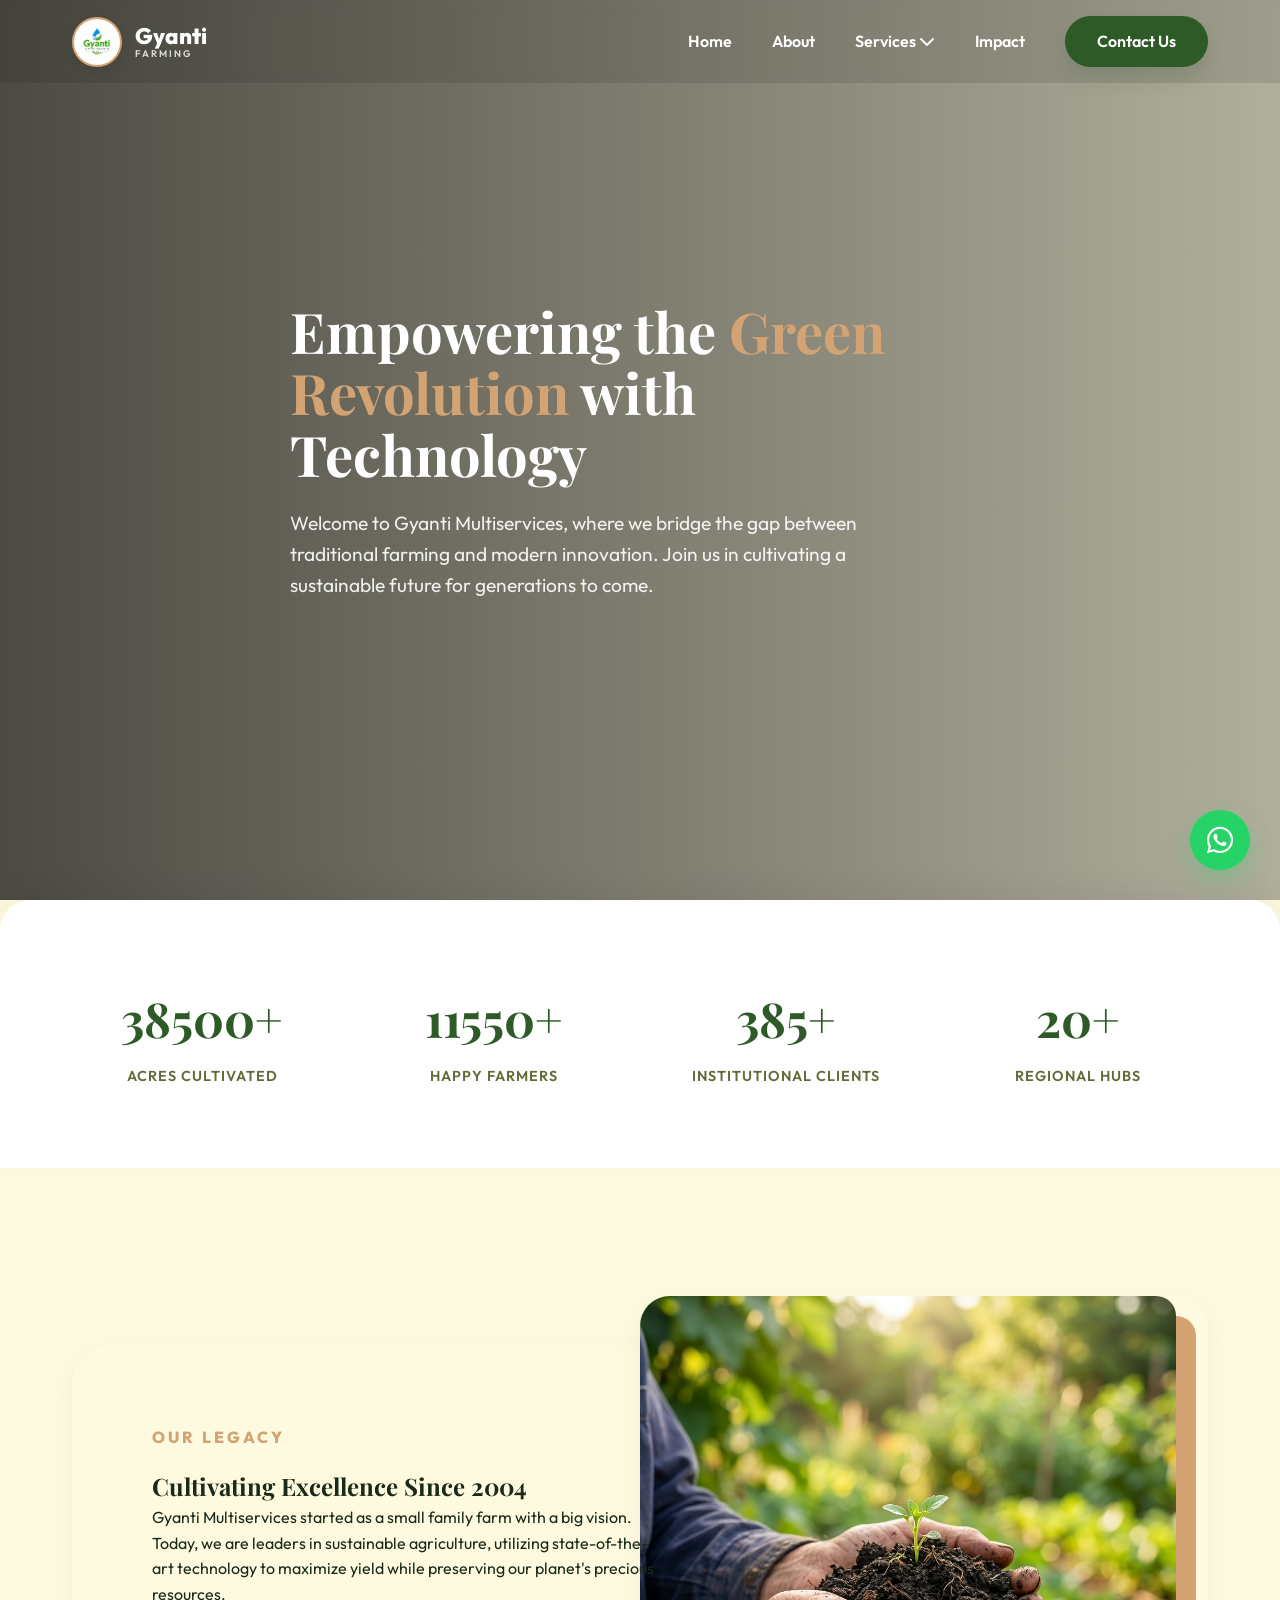
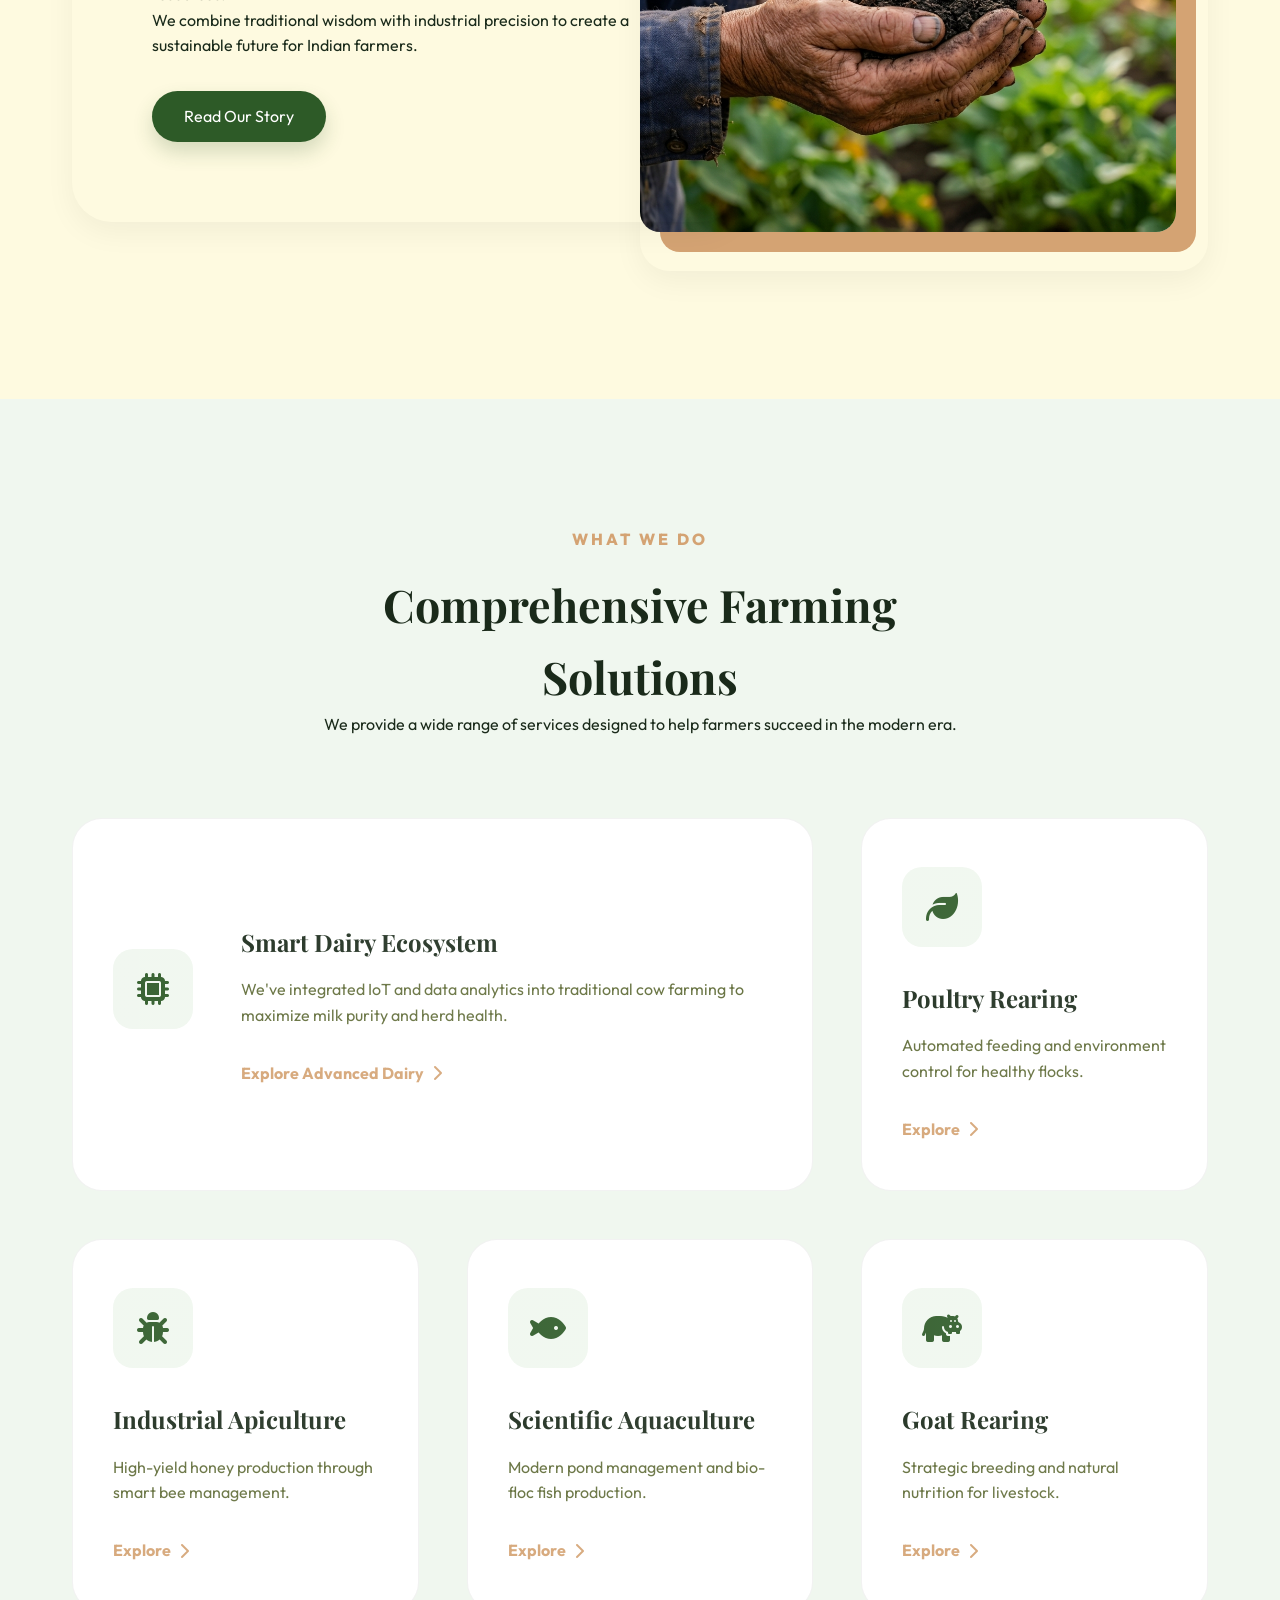
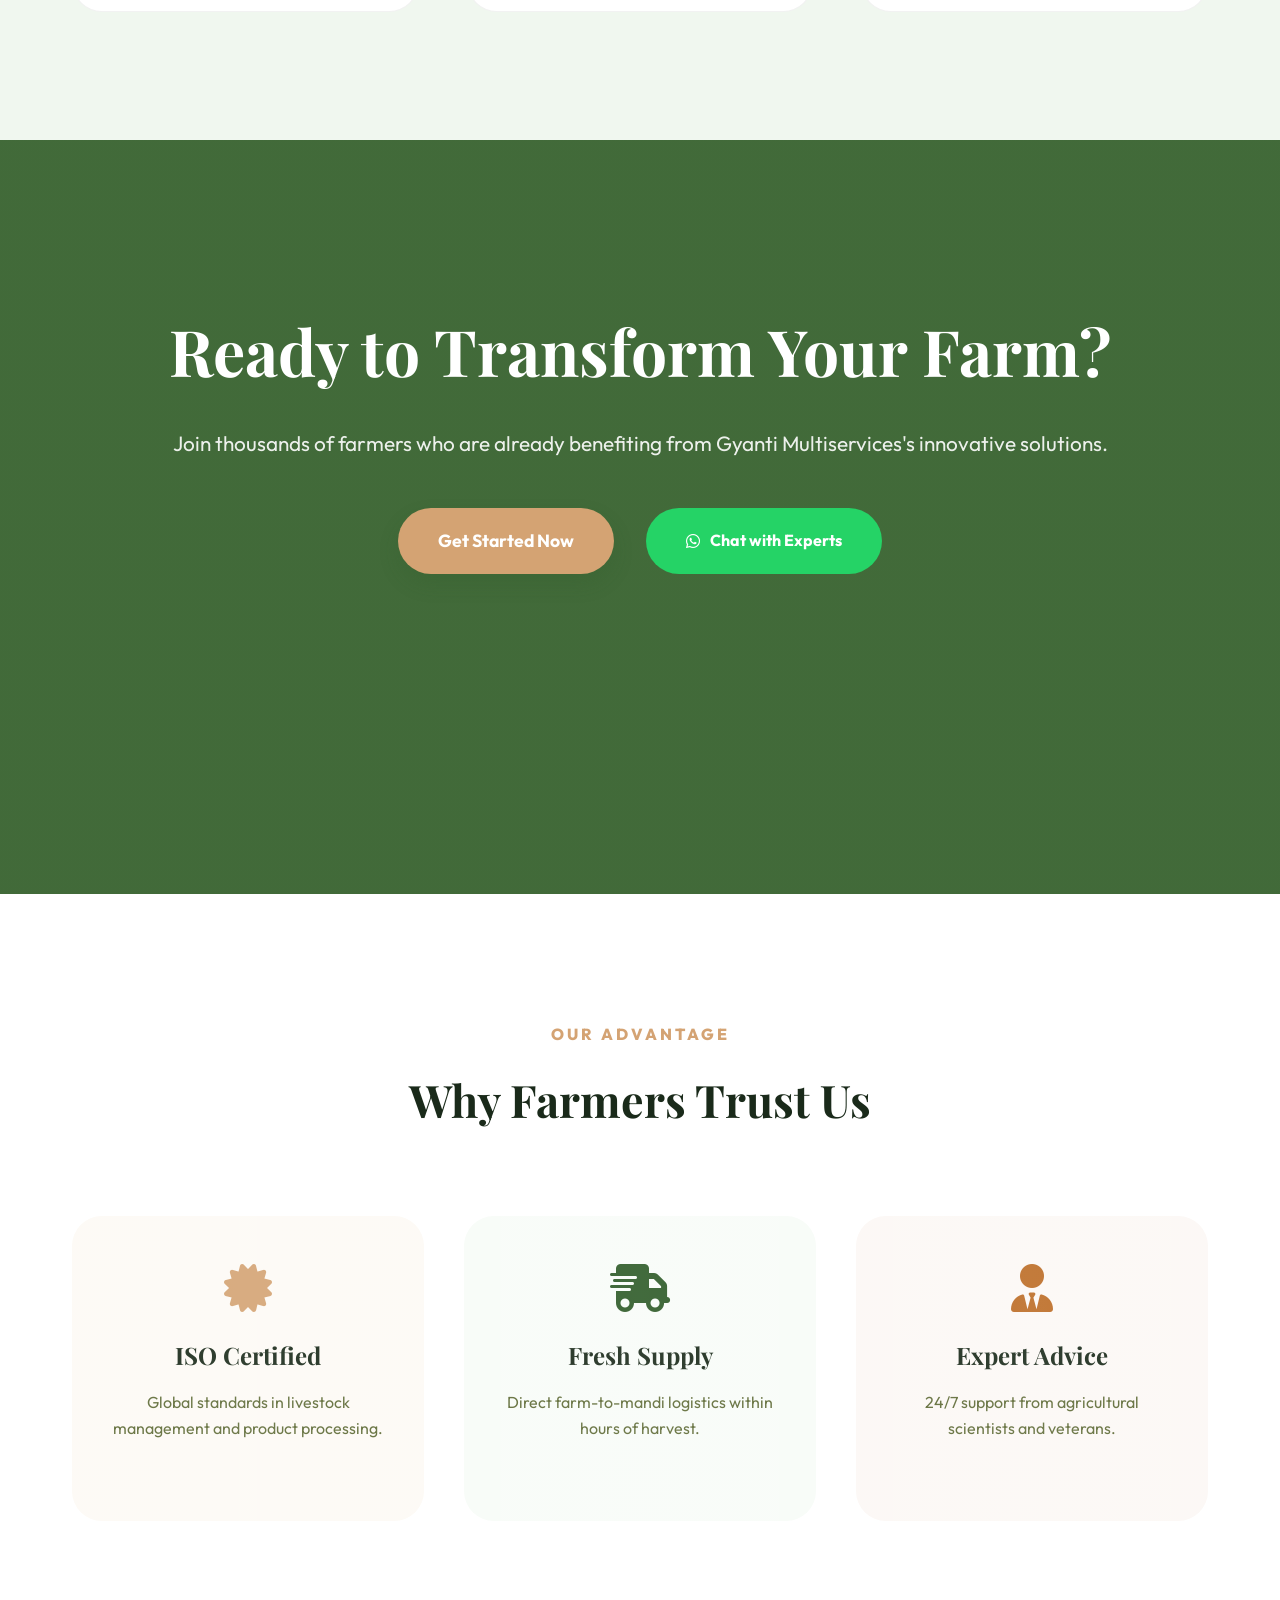
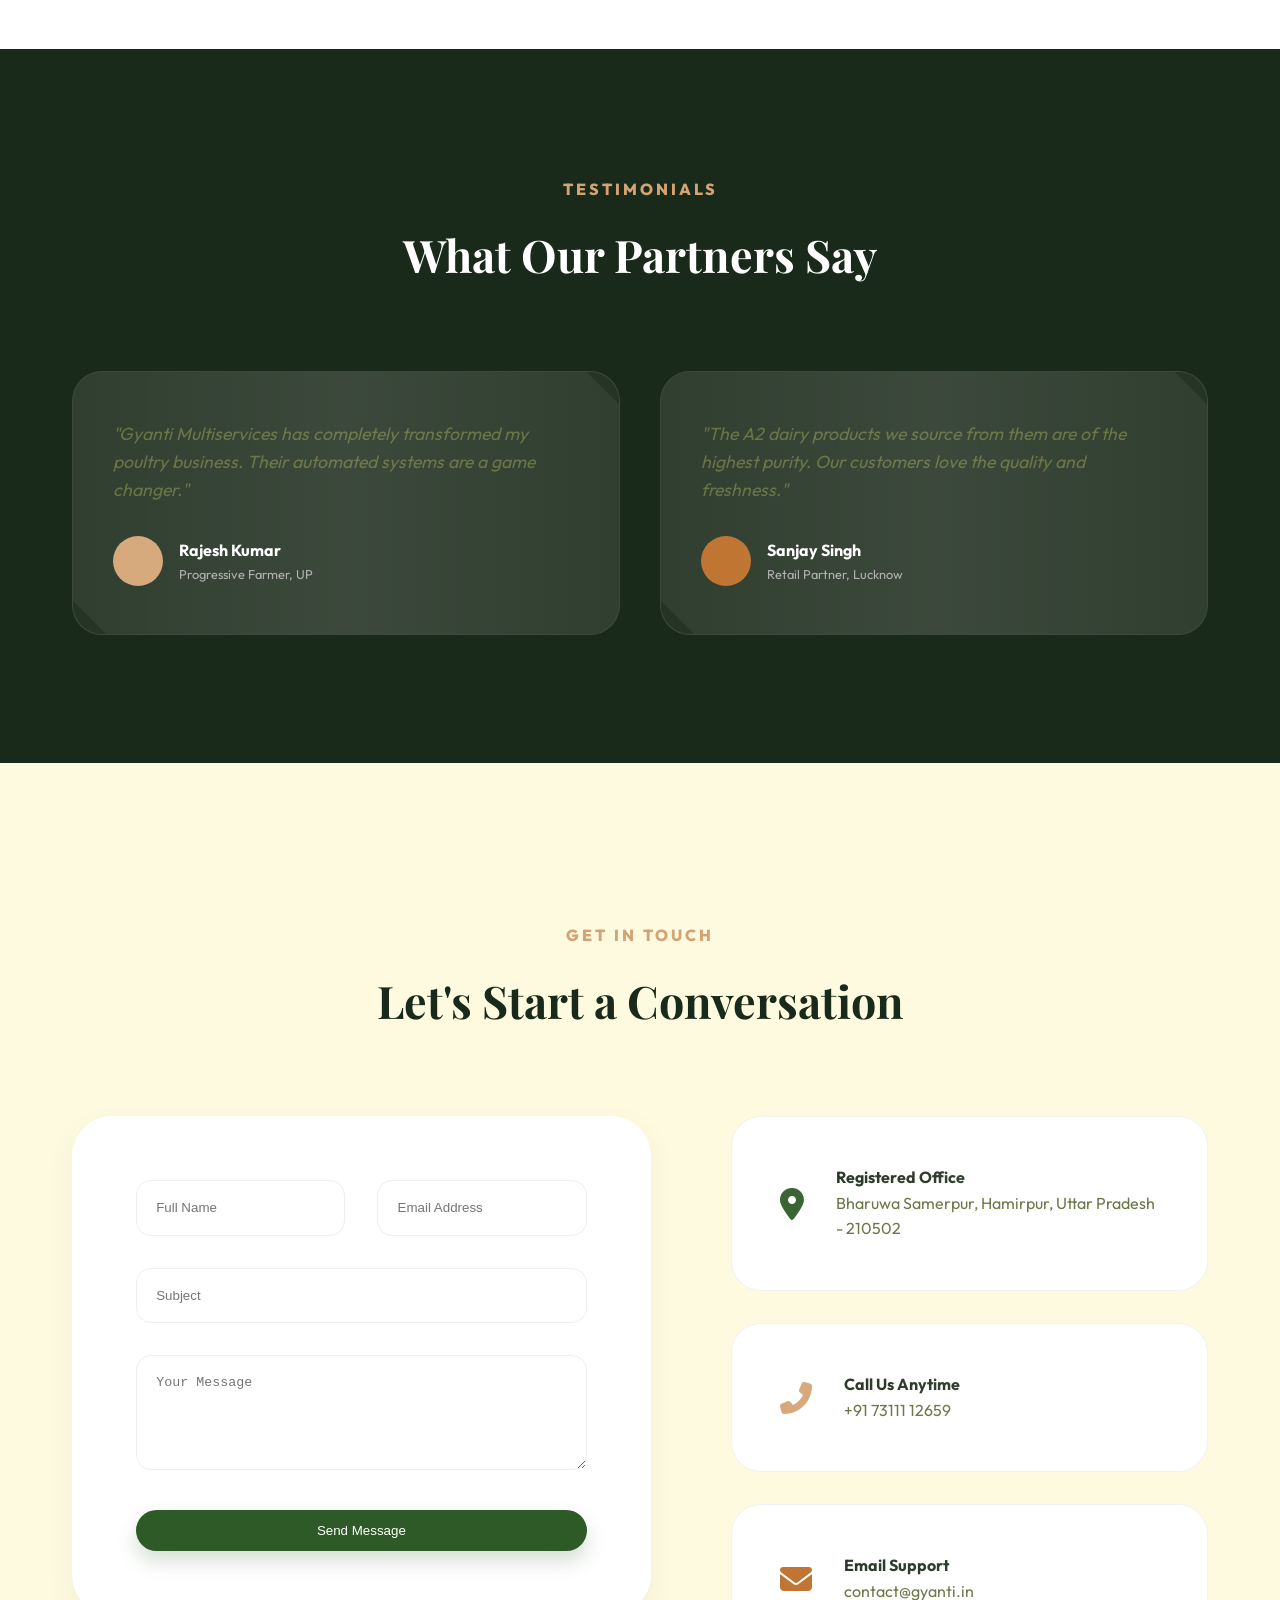
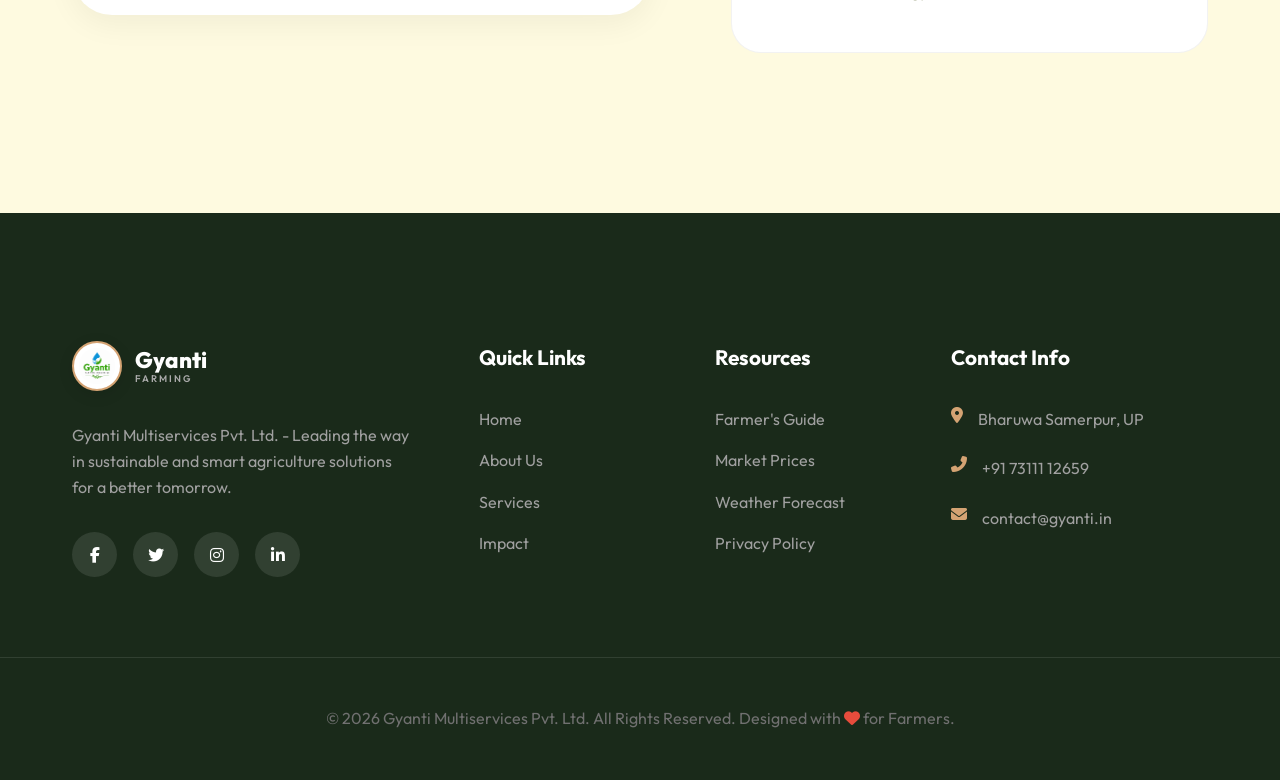
==== index.html @ 92ed8502 "u" ====
<!DOCTYPE html>
<html lang="en">

<head>
    <meta charset="UTF-8">
    <meta name="viewport" content="width=device-width, initial-scale=1.0">
    <title>Gyanti Multiservices | Modern Sustainable Farming</title>
    <meta name="description"
        content="Experience the future of agriculture with Gyanti Multiservices. We combine traditional wisdom with modern technology to deliver premium farming solutions and organic produce.">

    <!-- Google Fonts -->
    <link rel="preconnect" href="https://fonts.googleapis.com">
    <link rel="preconnect" href="https://fonts.gstatic.com" crossorigin>
    <link
        href="https://fonts.googleapis.com/css2?family=Outfit:wght@300;400;600;800&family=Playfair+Display:wght@700&display=swap"
        rel="stylesheet">

    <!-- CSS -->
    <link rel="stylesheet" href="style.css">

    <!-- Font Awesome for icons -->
    <link rel="stylesheet" href="https://cdnjs.cloudflare.com/ajax/libs/font-awesome/6.4.0/css/all.min.css">
</head>

<body>
    <!-- Scroll Progress Bar -->
    <div id="scroll-progress"></div>

    <!-- Navigation -->
    <nav id="main-nav">
        <div class="container">
            <a href="index.html" class="logo">
                <img src="images/gyanti_official_logo.png" alt="Gyanti Farming" class="logo-img">
                <div class="logo-text">
                    <span class="brand-name">Gyanti</span>
                    <span class="brand-tagline">Farming</span>
                </div>
            </a>
            <ul class="nav-links">
                <li><a href="index.html#home">Home</a></li>
                <li><a href="about.html">About</a></li>
                <li class="dropdown">
                    <a href="services.html">Services <i class="fas fa-chevron-down"></i></a>
                    <ul class="dropdown-menu">
                        <li><a href="cow-farming.html">Cow Farming</a></li>
                        <li><a href="goat-farming.html">Goat Farming</a></li>
                        <li><a href="poultry-farming.html">Poultry Farming</a></li>
                        <li><a href="beekeeping.html">Beekeeping</a></li>
                        <li><a href="fish-farming.html">Fish Farming</a></li>
                        <li><a href="services.html">Organic Fertilizers</a></li>
                    </ul>
                </li>
                <li><a href="impact.html">Impact</a></li>
                <li><a href="contact.html" class="btn-primary">Contact Us</a></li>
            </ul>
            <div class="menu-toggle">
                <i class="fas fa-bars"></i>
            </div>
        </div>
    </nav>



    <!-- Hero Section -->
    <section id="home" class="hero">
        <div class="hero-overlay"></div>
        <div class="container">
            <div class="hero-content">
                <h1>Empowering the <span>Green Revolution</span> with Technology</h1>
                <p>Welcome to Gyanti Multiservices, where we bridge the gap between traditional farming and modern
                    innovation. Join us in cultivating a sustainable future for generations to come.</p>
            </div>
        </div>
    </section>

    <!-- Stats Section -->
    <section id="stats" class="stats">
        <div class="container">
            <div class="stats-grid">
                <div class="stat-item" data-reveal="bottom">
                    <h2 class="counter" data-target="50000">0</h2>
                    <p>Acres Cultivated</p>
                </div>
                <div class="stat-item" data-reveal="bottom" data-delay="100">
                    <h2 class="counter" data-target="15000">0</h2>
                    <p>Happy Farmers</p>
                </div>
                <div class="stat-item" data-reveal="bottom" data-delay="200">
                    <h2 class="counter" data-target="500">0</h2>
                    <p>Institutional Clients</p>
                </div>
                <div class="stat-item" data-reveal="bottom" data-delay="300">
                    <h2 class="counter" data-target="25">0</h2>
                    <p>Regional Hubs</p>
                </div>
            </div>
        </div>
    </section>

    <!-- Floating WhatsApp -->
    <a href="https://wa.me/917311112659" class="fab-whatsapp" target="_blank">
        <i class="fab fa-whatsapp"></i>
    </a>

    <!-- About Section -->
    <section id="about" class="content-section">
        <div class="container">
            <div class="overlap-grid">
                <div class="overlap-text" data-reveal="left">
                    <span class="section-badge">Our Legacy</span>
                    <h2>Cultivating Excellence Since 2004</h2>
                    <p>Gyanti Multiservices started as a small family farm with a big vision. Today, we are leaders in
                        sustainable agriculture, utilizing state-of-the-art technology to maximize yield while
                        preserving our planet's precious resources.</p>
                    <p>We combine traditional wisdom with industrial precision to create a sustainable future for Indian
                        farmers.</p>
                    <a href="about.html" class="btn-primary" style="margin-top: 2rem;">Read Our Story</a>
                </div>
                <div class="overlap-image" data-reveal="right">
                    <div class="img-wrapper">
                        <img src="images/about_farming_image_1778760561226.png" alt="Our Farm">
                    </div>
                </div>
            </div>
        </div>
    </section>

    <!-- Services Section -->
    <section id="services" class="services">
        <div class="container">
            <div class="section-header" data-reveal="bottom">
                <span class="section-badge">What We Do</span>
                <h2>Comprehensive Farming Solutions</h2>
                <p>We provide a wide range of services designed to help farmers succeed in the modern era.</p>
            </div>
            <div class="services-grid" style="grid-template-columns: repeat(auto-fit, minmax(280px, 1fr)); gap: 3rem;">
                <div class="service-card" data-reveal="bottom"
                    style="grid-column: span 2; display: flex; align-items: center; gap: 3rem; text-align: left;">
                    <div class="icon-box" style="flex-shrink: 0;"><i class="fas fa-microchip"></i></div>
                    <div>
                        <h3>Smart Dairy Ecosystem</h3>
                        <p>We've integrated IoT and data analytics into traditional cow farming to maximize milk purity
                            and herd health.</p>
                        <a href="cow-farming.html" class="btn-link">Explore Advanced Dairy <i
                                class="fas fa-chevron-right"></i></a>
                    </div>
                </div>
                <div class="service-card" data-reveal="bottom" data-delay="100">
                    <div class="icon-box"><i class="fas fa-leaf"></i></div>
                    <h3>Poultry Rearing</h3>
                    <p>Automated feeding and environment control for healthy flocks.</p>
                    <a href="poultry-farming.html" class="btn-link">Explore <i class="fas fa-chevron-right"></i></a>
                </div>
                <div class="service-card" data-reveal="bottom" data-delay="200">
                    <div class="icon-box"><i class="fas fa-bug"></i></div>
                    <h3>Industrial Apiculture</h3>
                    <p>High-yield honey production through smart bee management.</p>
                    <a href="beekeeping.html" class="btn-link">Explore <i class="fas fa-chevron-right"></i></a>
                </div>
                <div class="service-card" data-reveal="bottom" data-delay="300">
                    <div class="icon-box"><i class="fas fa-fish"></i></div>
                    <h3>Scientific Aquaculture</h3>
                    <p>Modern pond management and bio-floc fish production.</p>
                    <a href="fish-farming.html" class="btn-link">Explore <i class="fas fa-chevron-right"></i></a>
                </div>
                <div class="service-card" data-reveal="bottom" data-delay="400">
                    <div class="icon-box"><i class="fas fa-hippo"></i></div>
                    <h3>Goat Rearing</h3>
                    <p>Strategic breeding and natural nutrition for livestock.</p>
                    <a href="goat-farming.html" class="btn-link">Explore <i class="fas fa-chevron-right"></i></a>
                </div>
            </div>
        </div>
    </section>

    <!-- CTA Section -->
    <section class="cta" style="padding: 10rem 0 15rem;">
        <div class="container">
            <div class="cta-content" data-reveal="bottom">
                <h2>Ready to Transform Your Farm?</h2>
                <p>Join thousands of farmers who are already benefiting from Gyanti Multiservices's innovative
                    solutions.</p>
                <div class="cta-btns" style="margin-bottom: 5rem;">
                    <a href="#" class="btn-main">Get Started Now</a>
                    <a href="https://wa.me/917311112659" class="btn-whatsapp"><i class="fab fa-whatsapp"></i> Chat with
                        Experts</a>
                </div>
            </div>
        </div>
    </section>
    <!-- Why Choose Us -->
    <section class="content-section" style="background: #fff;">
        <div class="container">
            <div class="section-header" style="text-align: center;">
                <span class="section-badge">Our Advantage</span>
                <h2 style="color: var(--text-dark);">Why Farmers Trust Us</h2>
            </div>
            <div class="services-grid" style="grid-template-columns: repeat(auto-fit, minmax(250px, 1fr));">
                <div class="service-card"
                    style="text-align: center; border: none; background: #fdfaf5; color: var(--text-dark);">
                    <i class="fas fa-certificate"
                        style="font-size: 3rem; color: var(--secondary); margin-bottom: 1.5rem;"></i>
                    <h3 style="color: var(--text-dark);">ISO Certified</h3>
                    <p style="color: var(--text-muted);">Global standards in livestock management and product
                        processing.</p>
                </div>
                <div class="service-card"
                    style="text-align: center; border: none; background: #f8fcf8; color: var(--text-dark);">
                    <i class="fas fa-shipping-fast"
                        style="font-size: 3rem; color: var(--primary); margin-bottom: 1.5rem;"></i>
                    <h3 style="color: var(--text-dark);">Fresh Supply</h3>
                    <p style="color: var(--text-muted);">Direct farm-to-mandi logistics within hours of harvest.</p>
                </div>
                <div class="service-card"
                    style="text-align: center; border: none; background: #fcf8f5; color: var(--text-dark);">
                    <i class="fas fa-user-tie"
                        style="font-size: 3rem; color: var(--accent); margin-bottom: 1.5rem;"></i>
                    <h3 style="color: var(--text-dark);">Expert Advice</h3>
                    <p style="color: var(--text-muted);">24/7 support from agricultural scientists and veterans.</p>
                </div>
            </div>
        </div>
    </section>

    <!-- Testimonials -->
    <section class="services" style="background: var(--text-dark); color: white;">
        <div class="container">
            <div class="section-header" style="text-align: center;">
                <span class="section-badge"
                    style="border-color: var(--secondary); color: var(--secondary);">Testimonials</span>
                <h2 style="color: white;">What Our Partners Say</h2>
            </div>
            <div class="services-grid" style="grid-template-columns: repeat(auto-fit, minmax(300px, 1fr));">
                <div class="service-card"
                    style="background: rgba(255,255,255,0.05); color: white; border: 1px solid rgba(255,255,255,0.1);">
                    <p style="font-style: italic; font-size: 1.1rem; margin-bottom: 2rem;">"Gyanti Multiservices has
                        completely transformed my poultry business. Their automated systems are a game changer."</p>
                    <div style="display: flex; align-items: center; gap: 1rem;">
                        <div style="width: 50px; height: 50px; background: var(--secondary); border-radius: 50%;"></div>
                        <div>
                            <h4 style="margin: 0; color: white;">Rajesh Kumar</h4>
                            <p style="margin: 0; font-size: 0.8rem; color: #aaa;">Progressive Farmer, UP</p>
                        </div>
                    </div>
                </div>
                <div class="service-card"
                    style="background: rgba(255,255,255,0.05); color: white; border: 1px solid rgba(255,255,255,0.1);">
                    <p style="font-style: italic; font-size: 1.1rem; margin-bottom: 2rem;">"The A2 dairy products we
                        source from them are of the highest purity. Our customers love the quality and freshness."</p>
                    <div style="display: flex; align-items: center; gap: 1rem;">
                        <div style="width: 50px; height: 50px; background: var(--accent); border-radius: 50%;"></div>
                        <div>
                            <h4 style="margin: 0; color: white;">Sanjay Singh</h4>
                            <p style="margin: 0; font-size: 0.8rem; color: #aaa;">Retail Partner, Lucknow</p>
                        </div>
                    </div>
                </div>
            </div>
        </div>
    </section>

    <!-- Contact Section -->
    <section id="contact" class="content-section" style="padding: 10rem 0;">
        <div class="container">
            <div class="section-header" style="text-align: center;">
                <span class="section-badge">Get In Touch</span>
                <h2>Let's Start a Conversation</h2>
            </div>
            <div class="about-grid" style="grid-template-columns: 1fr 1fr; gap: 5rem; align-items: start;">
                <div class="contact-form-box" data-reveal="left"
                    style="background: white; padding: 4rem; border-radius: 40px; box-shadow: var(--shadow);">
                    <form action="#">
                        <div style="display: grid; grid-template-columns: 1fr 1fr; gap: 2rem; margin-bottom: 2rem;">
                            <input type="text" placeholder="Full Name"
                                style="padding: 1.2rem; border: 1px solid #eee; border-radius: 15px; outline: none;">
                            <input type="email" placeholder="Email Address"
                                style="padding: 1.2rem; border: 1px solid #eee; border-radius: 15px; outline: none;">
                        </div>
                        <input type="text" placeholder="Subject"
                            style="width: 100%; padding: 1.2rem; border: 1px solid #eee; border-radius: 15px; margin-bottom: 2rem; outline: none; box-sizing: border-box;">
                        <textarea placeholder="Your Message" rows="5"
                            style="width: 100%; padding: 1.2rem; border: 1px solid #eee; border-radius: 15px; margin-bottom: 2rem; outline: none; box-sizing: border-box;"></textarea>
                        <button type="submit" class="btn-primary" style="width: 100%; border: none;">Send
                            Message</button>
                    </form>
                </div>
                <div class="contact-info-box" data-reveal="right">
                    <div class="service-card"
                        style="display: flex; align-items: center; gap: 2rem; padding: 3rem; margin-bottom: 2rem; border-radius: 30px;">
                        <i class="fas fa-map-marker-alt" style="font-size: 2rem; color: var(--primary);"></i>
                        <div>
                            <h4 style="margin: 0;">Registered Office</h4>
                            <p style="margin: 0;">Bharuwa Samerpur, Hamirpur, Uttar Pradesh - 210502</p>
                        </div>
                    </div>
                    <div class="service-card"
                        style="display: flex; align-items: center; gap: 2rem; padding: 3rem; margin-bottom: 2rem; border-radius: 30px;">
                        <i class="fas fa-phone-alt" style="font-size: 2rem; color: var(--secondary);"></i>
                        <div>
                            <h4 style="margin: 0;">Call Us Anytime</h4>
                            <p style="margin: 0;">+91 73111 12659</p>
                        </div>
                    </div>
                    <div class="service-card"
                        style="display: flex; align-items: center; gap: 2rem; padding: 3rem; border-radius: 30px;">
                        <i class="fas fa-envelope" style="font-size: 2rem; color: var(--accent);"></i>
                        <div>
                            <h4 style="margin: 0;">Email Support</h4>
                            <p style="margin: 0;">contact@gyanti.in</p>
                        </div>
                    </div>
                </div>
            </div>
        </div>
    </section>

    <!-- Footer -->
    <footer>
        <div class="container">
            <div class="footer-grid">
                <div class="footer-info">
                    <a href="index.html" class="logo" style="margin-bottom: 2rem;">
                        <img src="images/gyanti_official_logo.png" alt="Gyanti Farming" class="logo-img">
                        <div class="logo-text">
                            <span class="brand-name" style="color: white;">Gyanti</span>
                            <span class="brand-tagline" style="color: #aaa;">Farming</span>
                        </div>
                    </a>
                    <p>Gyanti Multiservices Pvt. Ltd. - Leading the way in sustainable and smart agriculture solutions
                        for a better tomorrow.</p>
                    <div class="social-links">
                        <a href="#"><i class="fab fa-facebook-f"></i></a>
                        <a href="#"><i class="fab fa-twitter"></i></a>
                        <a href="#"><i class="fab fa-instagram"></i></a>
                        <a href="#"><i class="fab fa-linkedin-in"></i></a>
                    </div>
                </div>
                <div class="footer-links">
                    <h4>Quick Links</h4>
                    <ul>
                        <li><a href="index.html">Home</a></li>
                        <li><a href="about.html">About Us</a></li>
                        <li><a href="services.html">Services</a></li>
                        <li><a href="impact.html">Impact</a></li>
                    </ul>
                </div>
                <div class="footer-links">
                    <h4>Resources</h4>
                    <ul>
                        <li><a href="farmers-guide.html">Farmer's Guide</a></li>
                        <li><a href="market-prices.html">Market Prices</a></li>
                        <li><a href="weather-forecast.html">Weather Forecast</a></li>
                        <li><a href="privacy-policy.html">Privacy Policy</a></li>
                    </ul>
                </div>
                <div class="footer-contact">
                    <h4>Contact Info</h4>
                    <ul>
                        <li><i class="fas fa-map-marker-alt"></i> Bharuwa Samerpur, UP</li>
                        <li><i class="fas fa-phone-alt"></i> +91 73111 12659</li>
                        <li><i class="fas fa-envelope"></i> contact@gyanti.in</li>
                    </ul>
                </div>
            </div>
        </div>
        <div class="footer-bottom">
            <p>&copy; 2026 Gyanti Multiservices Pvt. Ltd. All Rights Reserved. Designed with <i
                    class="fas fa-heart"></i> for Farmers.</p>
        </div>
        </div>
    </footer>

    <!-- Scripts -->
    <script src="script.js"></script>
</body>

</html>
---- style.css ----
:root {
    --primary: #2d5a27;
    --secondary: #d4a373;
    /* Wheat Gold */
    --accent: #bc6c25;
    /* Terracotta */
    --bg-light: #fefae0;
    --bg-white: #ffffff;
    --text-dark: #1a2a1a;
    --text-muted: #606c38;
    --text-light: #fefae0;
    /* Creamy White */
    --glass: rgba(255, 255, 255, 0.8);
    --glass-border: rgba(255, 255, 255, 0.3);
    --transition: all 0.4s cubic-bezier(0.4, 0, 0.2, 1);
    --shadow: 0 10px 30px rgba(0, 0, 0, 0.05);
    --container-width: 1200px;
}

.section-shape {
    position: absolute;
    bottom: 0;
    left: 0;
    width: 100%;
    overflow: hidden;
    line-height: 0;
}

.section-shape svg {
    position: relative;
    display: block;
    width: calc(100% + 1.3px);
    height: 60px;
}

.section-shape .shape-fill {
    fill: #ffffff;
}

* {
    margin: 0;
    padding: 0;
    box-sizing: border-box;
}



html {
    scroll-behavior: smooth;
}

body {
    font-family: 'Outfit', sans-serif;
    background-color: var(--bg-light);
    color: var(--text-dark);
    line-height: 1.6;
    overflow-x: hidden;
}

/* --- Custom Scrollbar --- */
::-webkit-scrollbar {
    width: 10px;
}

::-webkit-scrollbar-track {
    background: var(--bg-light);
}

::-webkit-scrollbar-thumb {
    background: var(--primary);
    border-radius: 5px;
}

::-webkit-scrollbar-thumb:hover {
    background: var(--accent);
}

/* --- Scroll Progress Bar --- */
#scroll-progress {
    position: fixed;
    top: 0;
    left: 0;
    width: 0%;
    height: 4px;
    background: linear-gradient(to right, var(--secondary), var(--accent));
    z-index: 9999;
    transition: width 0.1s ease-out;
}

h1,
h2,
h3 {
    font-family: 'Playfair Display', serif;
    font-weight: 700;
}

ul {
    list-style: none;
}

a {
    text-decoration: none;
    color: inherit;
    transition: var(--transition);
}

.container {
    max-width: var(--container-width);
    margin: 0 auto;
    padding: 0 2rem;
}

/* --- Navigation --- */
#main-nav {
    position: fixed;
    top: 0;
    left: 0;
    width: 100%;
    z-index: 1000;
    padding: 1rem 0;
    transition: var(--transition);
    background: rgba(0, 0, 0, 0.1);
    backdrop-filter: blur(5px);
}

#main-nav.scrolled {
    background: rgba(255, 255, 255, 0.95);
    backdrop-filter: blur(10px);
    padding: 0.8rem 0;
    box-shadow: 0 5px 20px rgba(0, 0, 0, 0.1);
}

#main-nav .container {
    display: flex;
    justify-content: space-between;
    align-items: center;
}

.logo {
    display: flex;
    align-items: center;
    gap: 0.8rem;
    text-decoration: none;
}

.logo-img {
    height: 50px;
    width: 50px;
    object-fit: contain;
    background: white;
    border-radius: 50%;
    padding: 5px;
    box-shadow: 0 4px 15px rgba(0,0,0,0.1);
    transition: var(--transition);
    border: 2px solid var(--secondary);
}

.logo:hover .logo-img {
    transform: scale(1.1);
    border-color: var(--primary);
}

.logo-text {
    display: flex;
    flex-direction: column;
    line-height: 1;
}

.logo-text .brand-name {
    font-size: 1.4rem;
    font-weight: 800;
    color: white;
    margin: 0;
}

.logo-text .brand-tagline {
    font-size: 0.6rem;
    font-weight: 600;
    letter-spacing: 2px;
    color: rgba(255,255,255,0.8);
    text-transform: uppercase;
    margin-top: 2px;
}

#main-nav.scrolled .logo-text .brand-name {
    color: var(--primary);
}

#main-nav.scrolled .logo-text .brand-tagline {
    color: var(--text-dark);
}

.nav-links {
    display: flex;
    align-items: center;
    gap: 2.5rem;
}

.nav-links a {
    font-weight: 600;
    color: white;
    font-size: 1rem;
    position: relative;
}

#main-nav.scrolled .nav-links a {
    color: var(--text-dark);
}

.nav-links a::after {
    content: '';
    position: absolute;
    bottom: -5px;
    left: 0;
    width: 0;
    height: 2px;
    background: var(--secondary);
    transition: var(--transition);
}

.nav-links a:hover::after {
    width: 100%;
}

.menu-toggle {
    display: none;
    font-size: 1.5rem;
    cursor: pointer;
    color: white;
}

#main-nav.scrolled .menu-toggle {
    color: var(--text-dark);
}

/* Dropdown Styles */
.dropdown {
    position: relative;
}

.dropdown-menu {
    position: absolute;
    top: 100%;
    left: 0;
    background: white;
    min-width: 200px;
    box-shadow: 0 10px 30px rgba(0, 0, 0, 0.1);
    border-radius: 10px;
    padding: 1rem 0;
    display: none;
    z-index: 1000;
    margin-top: 10px;
    border-top: 3px solid var(--secondary);
}

.dropdown:hover .dropdown-menu,
.dropdown.active .dropdown-menu {
    display: block;
    animation: fadeIn 0.3s ease;
}

.dropdown-menu li a {
    padding: 0.8rem 1.5rem;
    display: block;
    color: var(--text-dark);
    font-size: 0.9rem;
    font-weight: 500;
}

.dropdown-menu li a:hover {
    background: #f0f7ef;
    color: var(--primary);
}

.dropdown-menu li a::after {
    display: none;
}

@keyframes fadeIn {
    from {
        opacity: 0;
        transform: translateY(10px);
    }

    to {
        opacity: 1;
        transform: translateY(0);
    }
}

/* Page Header for Sub-pages */
.page-header {
    height: 40vh;
    display: flex;
    align-items: center;
    color: white;
    text-align: center;
    padding-top: 80px;
}

.page-header h1 {
    font-size: 3.5rem;
    margin-bottom: 1rem;
}

.page-header p {
    font-size: 1.2rem;
    opacity: 0.9;
}

/* Content Section */
.content-section {
    padding: 8rem 0;
}

.content-grid {
    display: grid;
    grid-template-columns: 2fr 1fr;
    gap: 4rem;
}

.main-text h2 {
    font-size: 2.5rem;
    margin-bottom: 2rem;
}

.main-text p {
    margin-bottom: 1.5rem;
    color: var(--text-muted);
    font-size: 1.1rem;
}

.check-list {
    margin: 2rem 0;
}

.check-list li {
    display: flex;
    align-items: center;
    gap: 15px;
    margin-bottom: 1rem;
    font-weight: 600;
}

.check-list i {
    color: var(--secondary);
}

.info-card {
    background: white;
    padding: 2rem;
    border-radius: 20px;
    margin-bottom: 2rem;
    box-shadow: var(--shadow);
    text-align: center;
}

.info-card i {
    font-size: 2.5rem;
    color: var(--primary);
    margin-bottom: 1.5rem;
}

.info-card h4 {
    font-size: 1.3rem;
    margin-bottom: 0.5rem;
}

@media (max-width: 768px) {
    .content-grid {
        grid-template-columns: 1fr;
    }
}

.btn-primary {
    background: var(--primary);
    color: white !important;
    padding: 0.8rem 2rem;
    border-radius: 50px;
    display: inline-block;
}

.btn-primary:hover {
    background: var(--secondary);
    transform: translateY(-3px);
    box-shadow: 0 5px 15px rgba(118, 185, 71, 0.4);
}

/* --- Live Ticker --- */
.ticker-wrap {
    width: 100%;
    background: var(--text-dark);
    color: white;
    padding: 12px 0;
    overflow: hidden;
    position: relative;
    z-index: 1001;
    border-bottom: 2px solid var(--secondary);
}

.ticker {
    display: flex;
    white-space: nowrap;
    animation: ticker 30s linear infinite;
}

.ticker-item {
    padding: 0 4rem;
    font-size: 0.9rem;
    font-weight: 600;
    letter-spacing: 1px;
}

.ticker-item .up {
    color: #2ecc71;
}

.ticker-item .down {
    color: #e74c3c;
}

@keyframes ticker {
    0% {
        transform: translateX(0);
    }

    100% {
        transform: translateX(-100%);
    }
}

/* --- Hero Section --- */
.hero {
    min-height: 100vh;
    display: flex;
    align-items: center;
    background: url('file:///C:/Users/new/.gemini/antigravity/brain/af3a04c6-f444-45d9-a9dc-b20905e22ddb/farming_hero_image_1778760478639.png') center/cover no-repeat;
    position: relative;
    color: white;
    transition: background-image 1.5s ease-in-out;
    padding: 120px 0 80px;
}

.hero-overlay {
    position: absolute;
    top: 0;
    left: 0;
    width: 100%;
    height: 100%;
    background: linear-gradient(to right, rgba(0, 0, 0, 0.7), rgba(0, 0, 0, 0.3));
}

.hero .container {
    position: relative;
    z-index: 10;
}

.hero-content {
    max-width: 700px;
}

.hero h1 {
    font-size: 3.5rem;
    line-height: 1.1;
    margin-bottom: 1.5rem;
    font-family: 'Playfair Display', serif;
}

.hero h1 span {
    color: var(--secondary);
}

.hero p {
    font-size: 1.2rem;
    margin-bottom: 2.5rem;
    max-width: 650px;
    opacity: 0.9;
}

.hero-btns {
    display: flex;
    gap: 1.5rem;
}

.btn-main {
    background: var(--secondary);
    color: white;
    padding: 1.2rem 2.5rem;
    border-radius: 50px;
    font-weight: 700;
    font-size: 1.1rem;
    box-shadow: 0 10px 20px rgba(118, 185, 71, 0.3);
}

.btn-main:hover {
    transform: translateY(-5px);
    background: var(--primary-light);
}

.btn-outline {
    border: 2px solid white;
    color: white;
    padding: 1.2rem 2.5rem;
    border-radius: 50px;
    font-weight: 700;
}

.btn-outline:hover {
    background: white;
    color: var(--primary);
}

/* --- Page Header (Subpages) --- */
.page-header {
    padding: 14rem 0 10rem;
    text-align: center;
    color: white;
    position: relative;
    display: flex;
    align-items: center;
    justify-content: center;
    min-height: 400px;
}

.page-header h1 {
    font-size: 3.5rem;
    margin-bottom: 1rem;
    font-family: 'Playfair Display', serif;
}

.page-header p {
    font-size: 1.2rem;
    opacity: 0.9;
}

/* --- Stats Section --- */
.stats {
    padding: 5rem 0;
    background: var(--bg-white);
    position: relative;
    z-index: 20;
    border-radius: 30px 30px 0 0;
    box-shadow: 0 -10px 30px rgba(0, 0, 0, 0.05);
}

.stats-grid {
    display: grid;
    grid-template-columns: repeat(4, 1fr);
    gap: 2rem;
    text-align: center;
}

.stat-item h2 {
    font-size: 3rem;
    color: var(--primary);
    margin-bottom: 0.5rem;
}

.stat-item p {
    font-weight: 600;
    color: var(--text-muted);
    text-transform: uppercase;
    font-size: 0.9rem;
    letter-spacing: 1px;
}

/* --- About Section --- */
.about {
    padding: 10rem 0;
}

.about-grid {
    display: grid;
    grid-template-columns: 1fr 1fr;
    gap: 5rem;
    align-items: center;
}

.img-wrapper {
    position: relative;
    padding-right: 2rem;
    padding-bottom: 2rem;
}

.img-wrapper img {
    width: 100%;
    border-radius: 20px;
    box-shadow: 20px 20px 0 var(--secondary);
}

.experience-badge {
    position: absolute;
    bottom: 0;
    right: 0;
    background: var(--primary);
    color: white;
    padding: 2rem;
    border-radius: 20px;
    text-align: center;
    box-shadow: 10px 10px 30px rgba(0, 0, 0, 0.1);
}

.experience-badge h3 {
    font-size: 2.5rem;
    line-height: 1;
}

.section-badge {
    color: var(--secondary);
    font-weight: 800;
    text-transform: uppercase;
    letter-spacing: 3px;
    display: block;
    margin-bottom: 1rem;
}

.about h2 {
    font-size: 2.8rem;
    margin-bottom: 1.5rem;
    line-height: 1.2;
}

.features-list {
    margin: 2.5rem 0;
}

.features-list li {
    display: flex;
    align-items: center;
    gap: 1rem;
    margin-bottom: 1rem;
    font-weight: 600;
}

.features-list i {
    color: var(--secondary);
    font-size: 1.2rem;
}

.btn-text {
    font-weight: 800;
    color: var(--primary);
    display: flex;
    align-items: center;
    gap: 10px;
}

.btn-text:hover i {
    transform: translateX(10px);
}

/* --- Services Section --- */
.services {
    padding: 8rem 0;
    background: #f0f7ef;
}

.section-header {
    text-align: center;
    max-width: 700px;
    margin: 0 auto 5rem;
}

.section-header h2 {
    font-size: 2.8rem;
}

.services-grid {
    display: grid;
    grid-template-columns: repeat(auto-fit, minmax(280px, 1fr));
    gap: 2.5rem;
}

.service-card {
    background: white;
    padding: 3rem 2.5rem;
    border-radius: 30px;
    transition: var(--transition);
    border: 1px solid rgba(0, 0, 0, 0.05);
}

.service-card:hover {
    transform: translateY(-15px);
    box-shadow: 0 20px 40px rgba(0, 0, 0, 0.08);
    border-color: var(--secondary);
}

.icon-box {
    width: 80px;
    height: 80px;
    background: #f0f7ef;
    border-radius: 20px;
    display: flex;
    align-items: center;
    justify-content: center;
    margin-bottom: 2rem;
    font-size: 2rem;
    color: var(--primary);
    transition: var(--transition);
}

.service-card:hover .icon-box {
    background: var(--primary);
    color: white;
}

.service-card h3 {
    font-size: 1.5rem;
    margin-bottom: 1rem;
}

.service-card p {
    color: var(--text-muted);
    margin-bottom: 2rem;
}

.btn-link {
    font-weight: 700;
    color: var(--secondary);
    display: flex;
    align-items: center;
    gap: 8px;
}

/* --- CTA Section --- */
.cta {
    padding: 8rem 0 16rem;
    background: linear-gradient(rgba(45, 90, 39, 0.9), rgba(45, 90, 39, 0.9)), url('file:///C:/Users/new/.gemini/antigravity/brain/af3a04c6-f444-45d9-a9dc-b20905e22ddb/cta_farming_image_1778760579493.png') center/cover;
    color: white;
    text-align: center;
}

.cta-content h2 {
    font-size: 4rem;
    margin-bottom: 1.5rem;
}

.cta-content p {
    font-size: 1.3rem;
    margin-bottom: 3rem;
    opacity: 0.9;
}

.cta-btns {
    display: flex;
    justify-content: center;
    gap: 2rem;
}

.btn-whatsapp {
    background: #25D366;
    color: white;
    padding: 1.2rem 2.5rem;
    border-radius: 50px;
    font-weight: 700;
    display: flex;
    align-items: center;
    gap: 10px;
}

.btn-whatsapp:hover {
    transform: translateY(-5px);
    background: #1eb956;
}

/* --- Footer --- */
footer {
    background: var(--text-dark);
    color: white;
    padding: 8rem 0 3rem;
}

.footer-grid {
    display: grid;
    grid-template-columns: 2fr 1fr 1fr 1.5fr;
    gap: 4rem;
    margin-bottom: 5rem;
}

.footer-info .logo {
    color: white;
    margin-bottom: 1.5rem;
}

.footer-info p {
    color: #a0a0a0;
    margin-bottom: 2rem;
}

.social-links {
    display: flex;
    gap: 1rem;
}

.social-links a {
    width: 45px;
    height: 45px;
    background: rgba(255, 255, 255, 0.1);
    display: flex;
    align-items: center;
    justify-content: center;
    border-radius: 50%;
}

.social-links a:hover {
    background: var(--secondary);
    transform: scale(1.1);
}

.footer-links h4,
.footer-contact h4 {
    font-size: 1.3rem;
    margin-bottom: 2rem;
    position: relative;
    font-family: 'Outfit', sans-serif;
}

.footer-links ul li {
    margin-bottom: 1rem;
}

.footer-links ul li a {
    color: #a0a0a0;
}

.footer-links ul li a:hover {
    color: var(--secondary);
    padding-left: 5px;
}

.footer-contact ul li {
    display: flex;
    gap: 15px;
    margin-bottom: 1.5rem;
    color: #a0a0a0;
}

.footer-contact i {
    color: var(--secondary);
}

.footer-bottom {
    padding-top: 3rem;
    border-top: 1px solid rgba(255, 255, 255, 0.1);
    text-align: center;
    color: #707070;
}

.footer-bottom i {
    color: #e74c3c;
}

/* Service Detail Extras */
.product-item {
    margin-bottom: 2rem;
    padding-left: 1rem;
    border-left: 3px solid var(--secondary);
}

.product-item h4 {
    font-size: 1.2rem;
    margin-bottom: 0.5rem;
    display: flex;
    align-items: center;
    gap: 10px;
    color: var(--primary);
}

.product-item p {
    color: var(--text-muted);
    font-size: 0.95rem;
}

.step-num {
    display: inline-block;
    width: 50px;
    height: 50px;
    background: var(--secondary);
    color: white;
    border-radius: 50%;
    display: flex;
    align-items: center;
    justify-content: center;
    font-weight: 800;
    margin-bottom: 1.5rem;
    font-size: 1.2rem;
}

/* --- Animations --- */
[data-reveal] {
    opacity: 0;
    transition: 1s cubic-bezier(0.4, 0, 0.2, 1);
}

[data-reveal="left"] {
    transform: translateX(-50px);
}

[data-reveal="right"] {
    transform: translateX(50px);
}

[data-reveal="bottom"] {
    transform: translateY(50px);
}

.revealed {
    opacity: 1;
    transform: translate(0, 0) !important;
}

/* --- Premium Animations & Effects --- */
.service-card {
    position: relative;
    overflow: hidden;
}

.service-card::after {
    content: '';
    position: absolute;
    top: -50%;
    left: -50%;
    width: 200%;
    height: 200%;
    background: linear-gradient(45deg, transparent, rgba(255, 255, 255, 0.1), transparent);
    transform: rotate(45deg);
    transition: 0.5s;
    pointer-events: none;
}

.service-card:hover::after {
    left: 100%;
    top: 100%;
}

.icon-box i {
    animation: float 3s ease-in-out infinite;
}

@keyframes float {

    0%,
    100% {
        transform: translateY(0);
    }

    50% {
        transform: translateY(-10px);
    }
}

.btn-primary,
.btn-main {
    box-shadow: 0 10px 20px rgba(45, 90, 39, 0.2);
    animation: pulse 2s infinite;
}

@keyframes pulse {
    0% {
        box-shadow: 0 0 0 0 rgba(45, 90, 39, 0.4);
    }

    70% {
        box-shadow: 0 0 0 15px rgba(45, 90, 39, 0);
    }

    100% {
        box-shadow: 0 0 0 0 rgba(45, 90, 39, 0);
    }
}

.nav-links a::after {
    content: '';
    position: absolute;
    bottom: -5px;
    left: 0;
    width: 0;
    height: 2px;
    background: var(--secondary);
    transition: 0.3s;
}

.nav-links a:hover::after {
    width: 100%;
}

.img-wrapper {
    overflow: hidden;
    border-radius: 30px;
    box-shadow: var(--shadow);
}

.img-wrapper img {
    transition: 1s cubic-bezier(0.4, 0, 0.2, 1);
}

.img-wrapper:hover img {
    transform: scale(1.1);
}

/* --- Floating WhatsApp --- */
.fab-whatsapp {
    position: fixed;
    bottom: 30px;
    right: 30px;
    width: 60px;
    height: 60px;
    background: #25d366;
    color: white;
    border-radius: 50%;
    display: flex;
    align-items: center;
    justify-content: center;
    font-size: 30px;
    box-shadow: 0 10px 25px rgba(37, 211, 102, 0.3);
    z-index: 1000;
    transition: var(--transition);
}

.fab-whatsapp:hover {
    transform: scale(1.1) rotate(15deg);
}

/* --- Overlapping Layouts --- */
.overlap-grid {
    display: grid;
    grid-template-columns: 1fr 1fr;
    align-items: center;
    gap: 0;
    position: relative;
}

.overlap-text {
    background: var(--white);
    padding: 5rem;
    border-radius: 40px;
    box-shadow: var(--shadow);
    z-index: 2;
    margin-right: -100px;
}

.overlap-image {
    z-index: 1;
}

@media (max-width: 1024px) {
    .overlap-grid {
        grid-template-columns: 1fr;
    }

    .overlap-text {
        margin-right: 0;
        margin-top: -50px;
        padding: 3rem;
    }
}

/* Responsive */
@media (max-width: 1024px) {
    .hero h1 {
        font-size: 2.8rem;
    }

    .about-grid {
        gap: 3rem;
    }

    .footer-grid {
        grid-template-columns: 1fr 1fr;
    }
}

@media (max-width: 768px) {
    .menu-toggle {
        display: block;
    }

    .nav-links {
        position: fixed;
        top: 0;
        right: -100%;
        width: 80%;
        height: 100vh;
        background: white;
        flex-direction: column;
        justify-content: center;
        align-items: center;
        gap: 2rem;
        transition: 0.5s ease;
        box-shadow: -10px 0 30px rgba(0, 0, 0, 0.1);
        z-index: 2000;
        display: flex;
    }

    .nav-links.active {
        right: 0;
    }

    .nav-links a {
        color: var(--text-dark);
        font-size: 1.2rem;
    }

    .hero h1 {
        font-size: 2.5rem;
    }

    .about-grid {
        grid-template-columns: 1fr;
    }

    .stats-grid {
        grid-template-columns: 1fr 1fr;
    }

    .hero-btns {
        flex-direction: column;
    }

    .cta-content h2 {
        font-size: 2.5rem;
    }

    .cta-btns {
        flex-direction: column;
        align-items: center;
    }
}

@media (max-width: 480px) {
    .hero h1 {
        font-size: 2rem;
    }

    .hero p {
        font-size: 1rem;
    }

    .section-header h2 {
        font-size: 1.8rem;
    }

    .cta-content h2 {
        font-size: 1.8rem;
    }

    .stats-grid {
        grid-template-columns: 1fr;
    }

    .footer-grid {
        grid-template-columns: 1fr;
        text-align: center;
    }

    .logo {
        justify-content: center;
    }

    .social-links {
        justify-content: center;
    }

    .cta {
        background-attachment: scroll;
        padding: 6rem 0;
    }

    /* Fix for mobile background clipping and size */
    .page-header {
        padding: 8rem 0 5rem;
        min-height: 300px;
    }

    .page-header h1 {
        font-size: 2.2rem;
    }
}
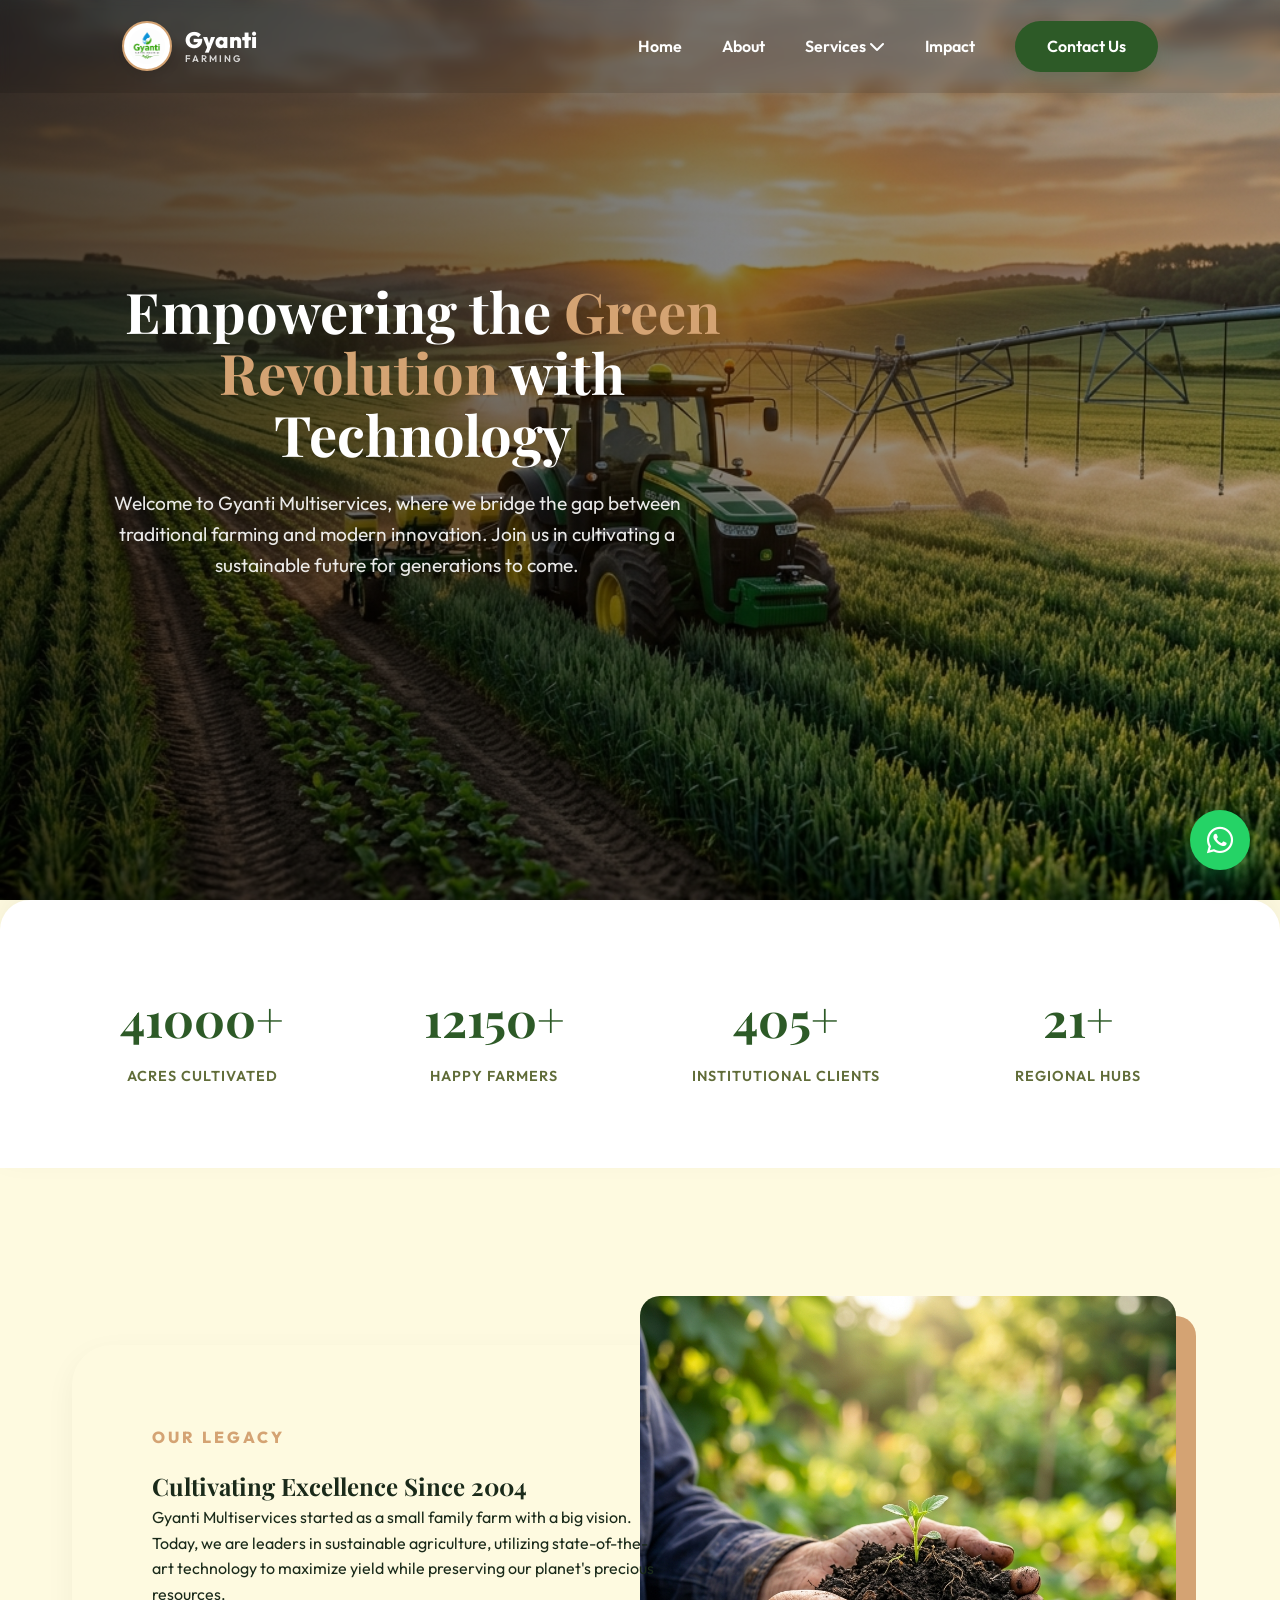
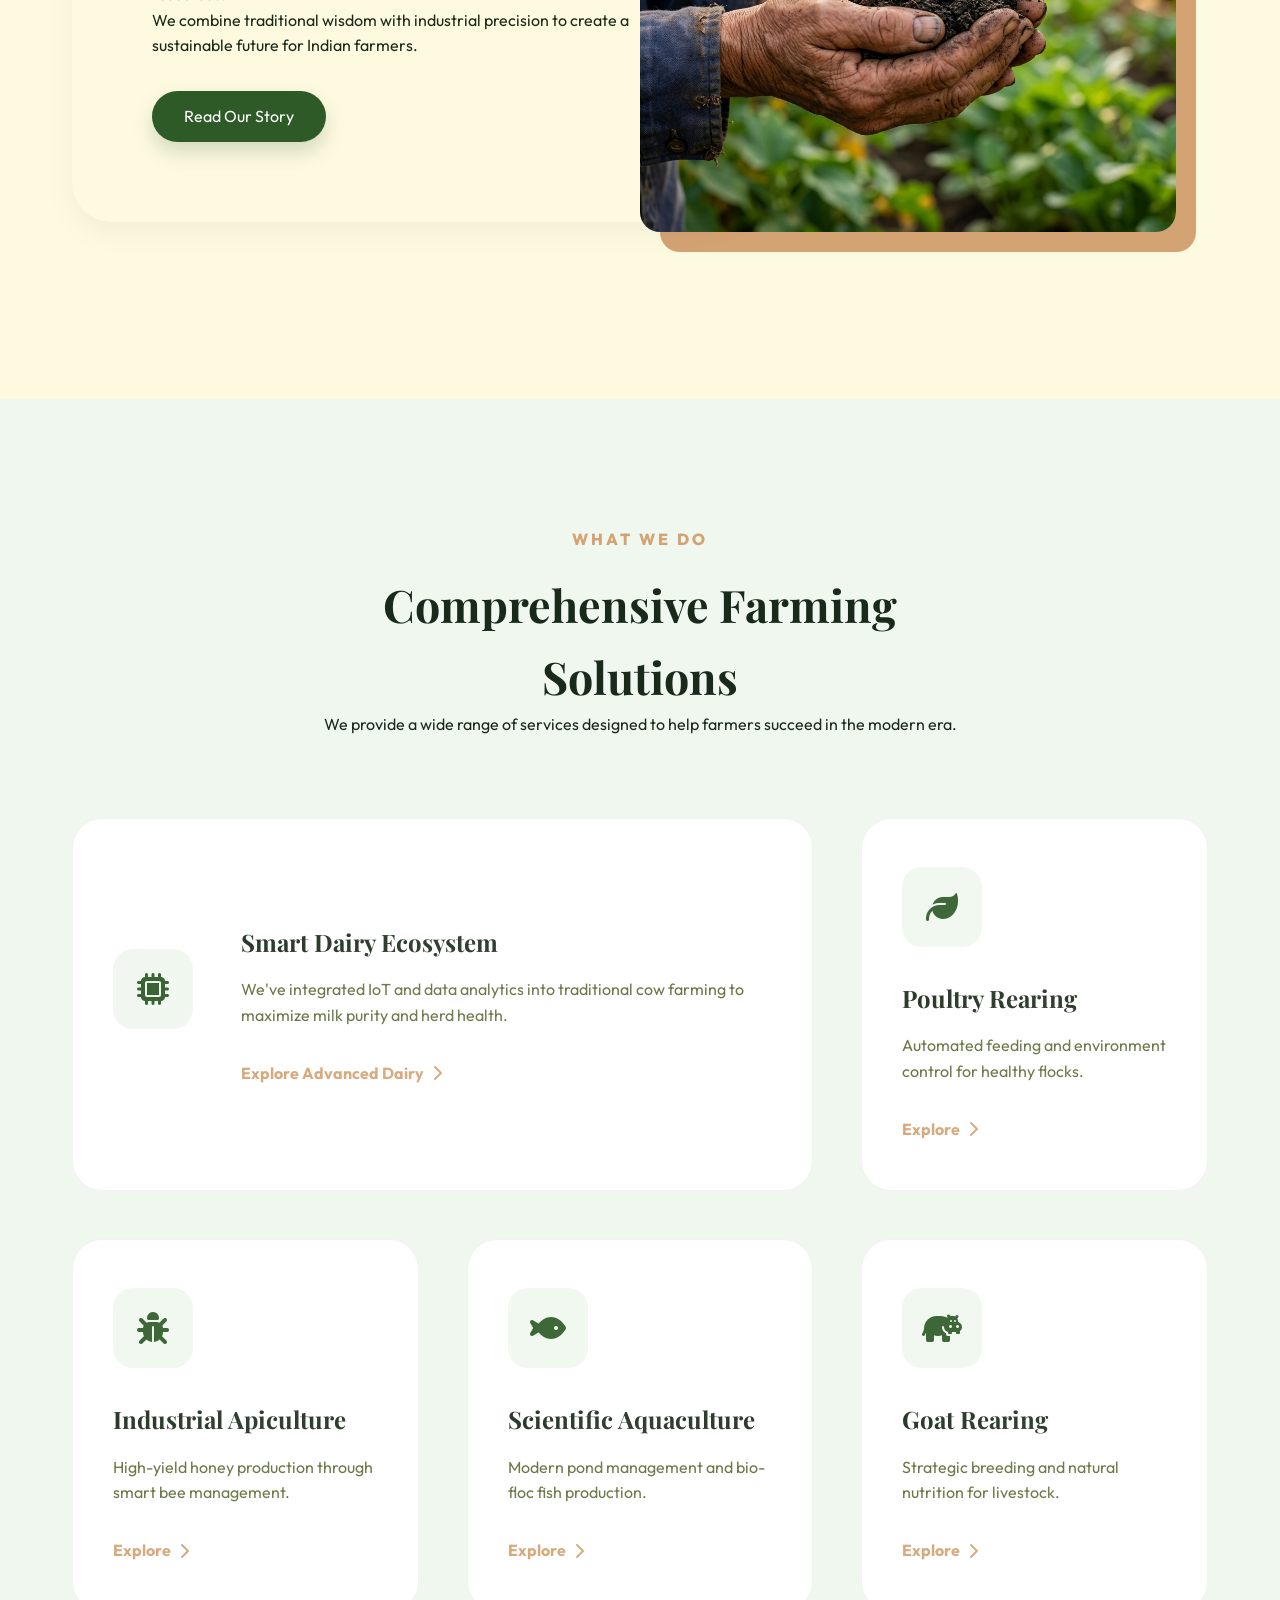
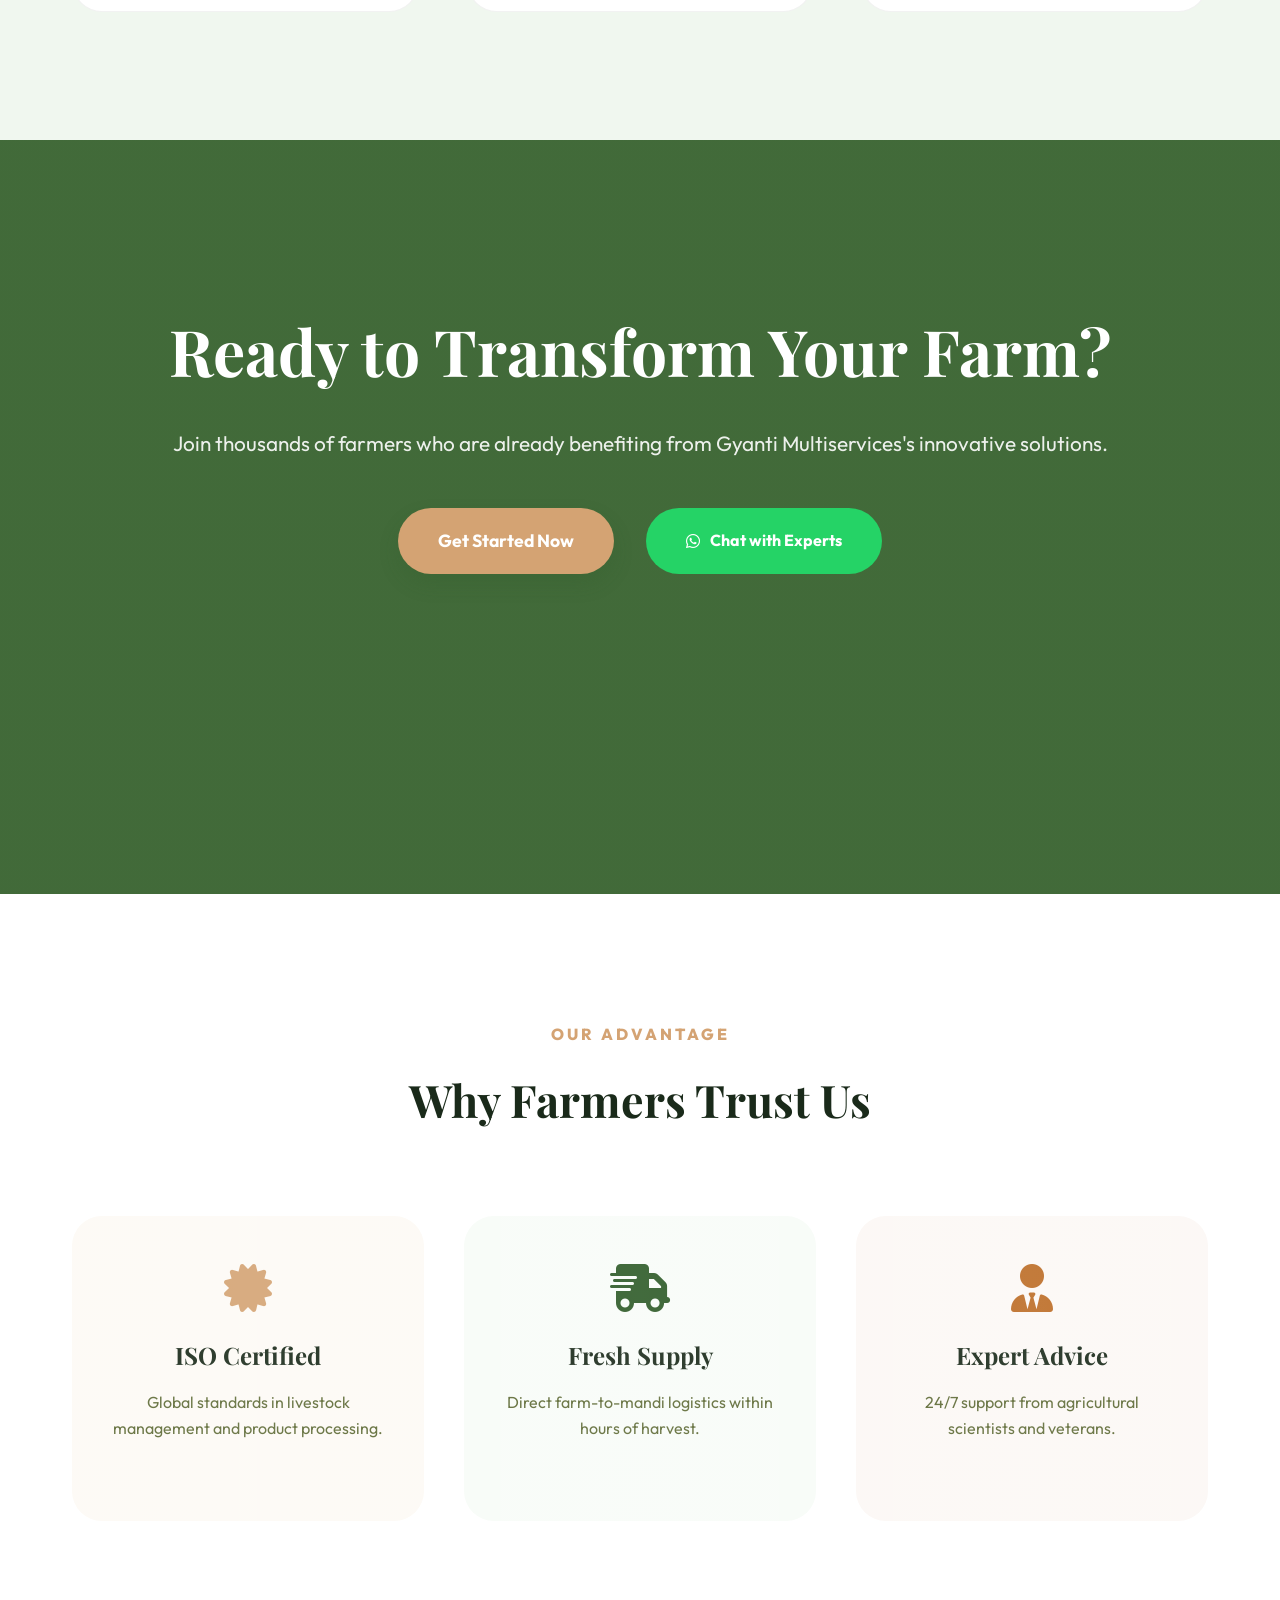
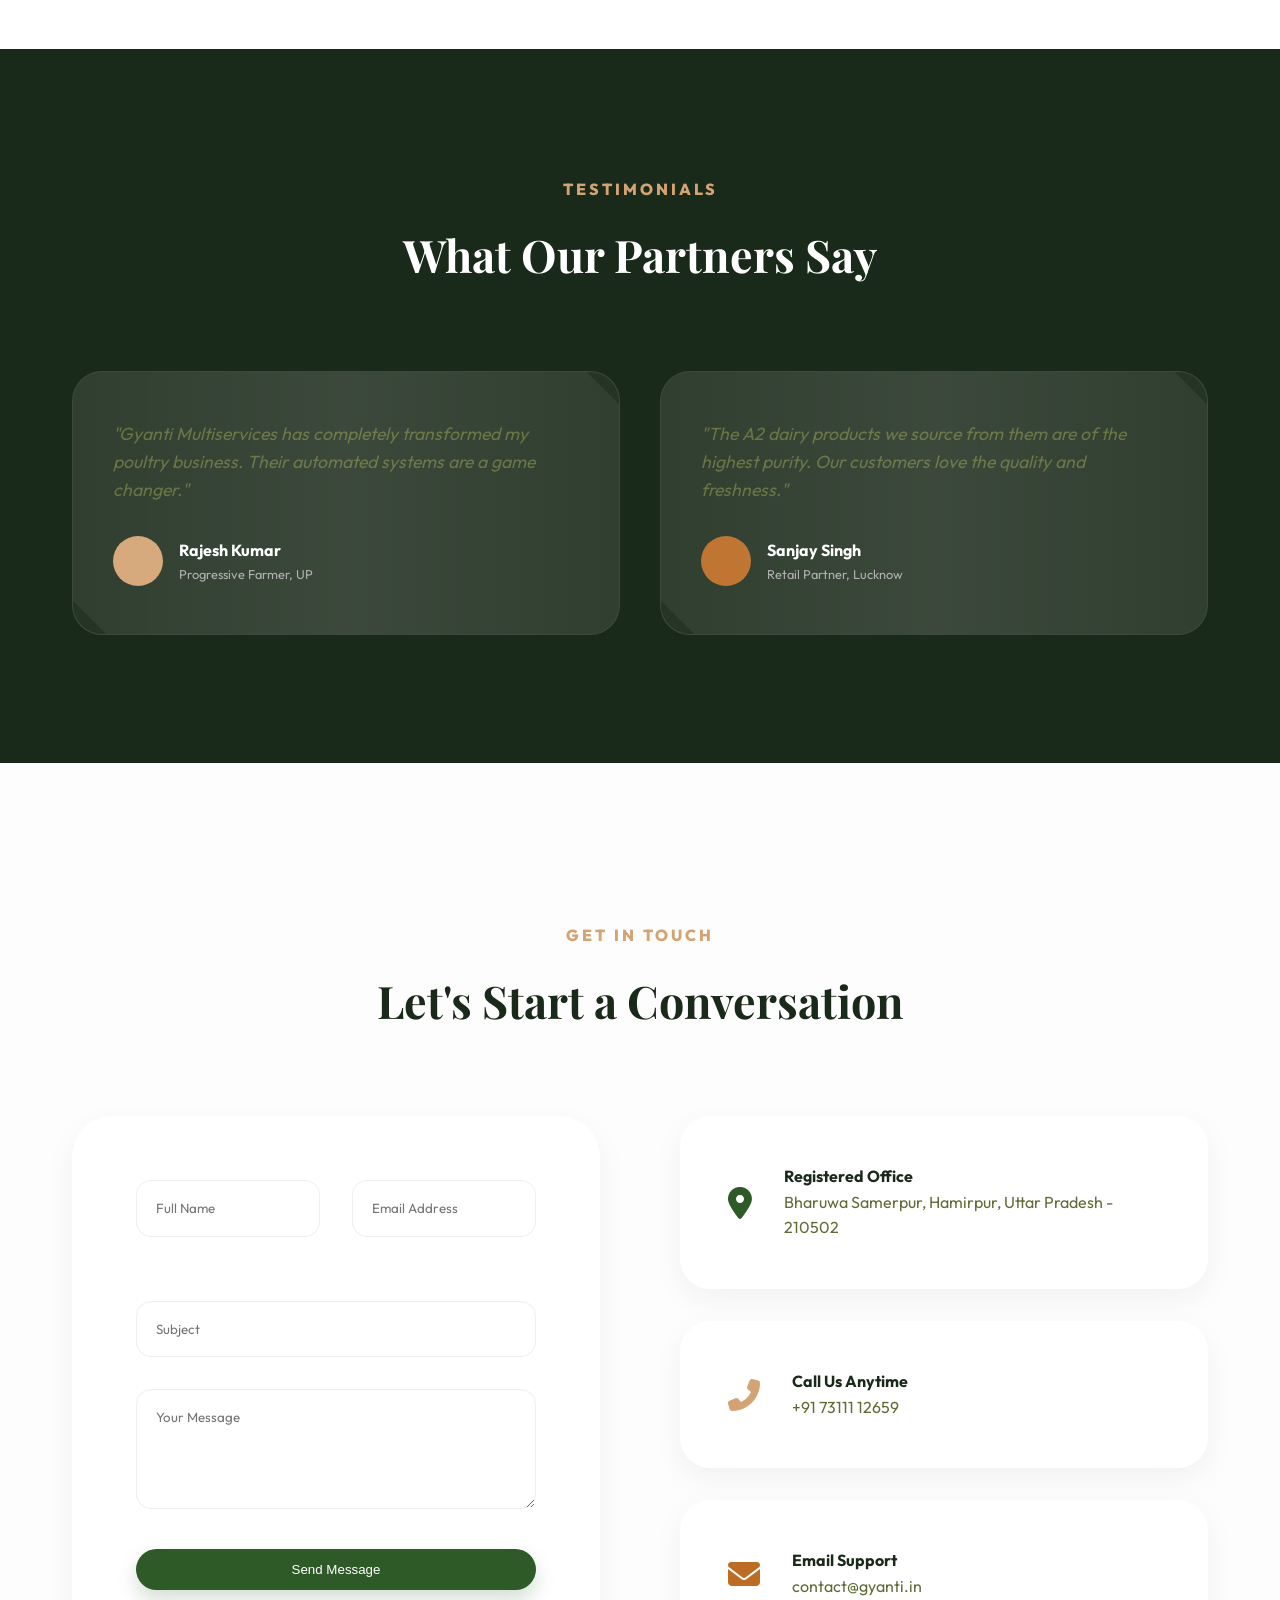
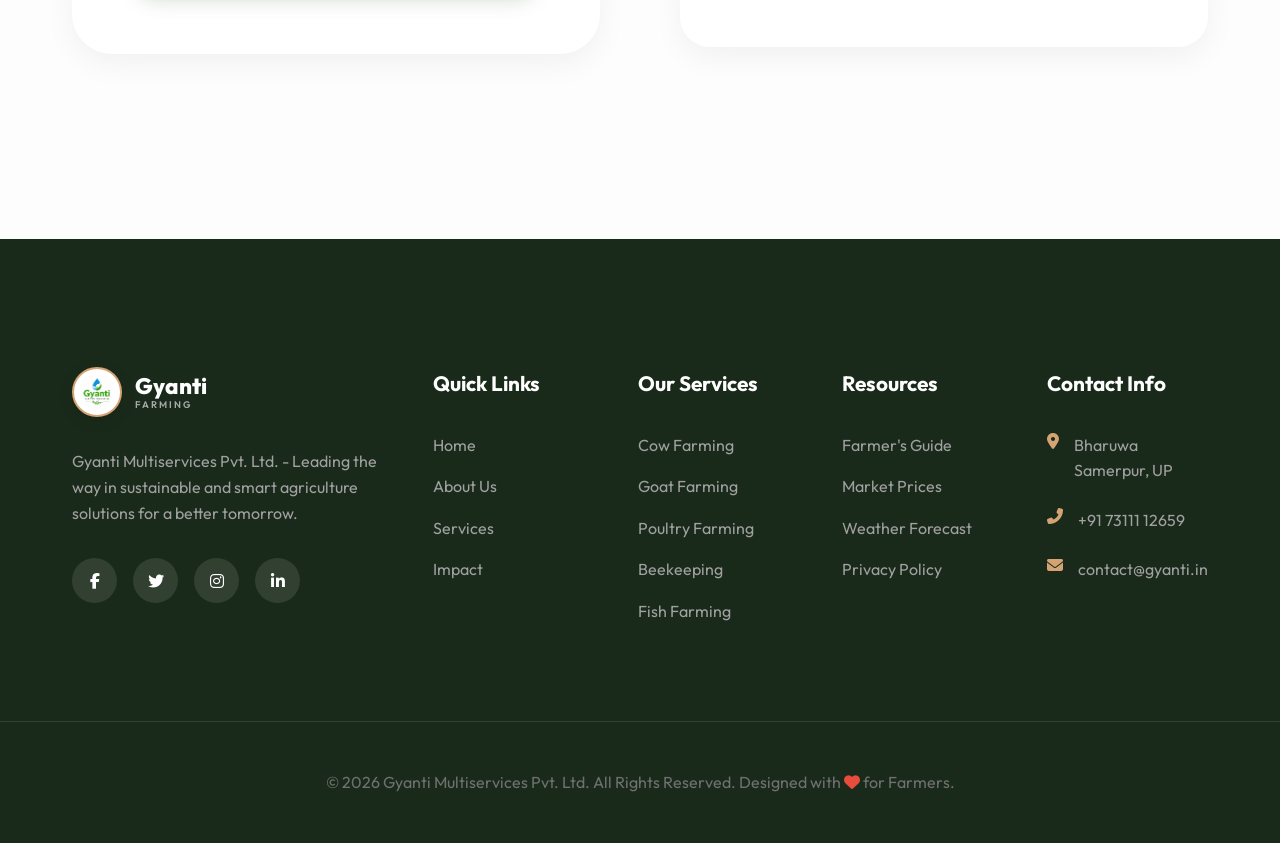
==== commit a16b6d66: "up" ====
--- a/index.html
+++ b/index.html
@@ -260,53 +260,45 @@
     </section>
 
     <!-- Contact Section -->
-    <section id="contact" class="content-section" style="padding: 10rem 0;">
-        <div class="container">
-            <div class="section-header" style="text-align: center;">
+    <section id="contact" class="contact-section">
+        <div class="container">
+            <div class="section-header">
                 <span class="section-badge">Get In Touch</span>
                 <h2>Let's Start a Conversation</h2>
             </div>
-            <div class="about-grid" style="grid-template-columns: 1fr 1fr; gap: 5rem; align-items: start;">
-                <div class="contact-form-box" data-reveal="left"
-                    style="background: white; padding: 4rem; border-radius: 40px; box-shadow: var(--shadow);">
+            <div class="contact-grid">
+                <div class="contact-form-box" data-reveal="left">
                     <form action="#">
-                        <div style="display: grid; grid-template-columns: 1fr 1fr; gap: 2rem; margin-bottom: 2rem;">
-                            <input type="text" placeholder="Full Name"
-                                style="padding: 1.2rem; border: 1px solid #eee; border-radius: 15px; outline: none;">
-                            <input type="email" placeholder="Email Address"
-                                style="padding: 1.2rem; border: 1px solid #eee; border-radius: 15px; outline: none;">
-                        </div>
-                        <input type="text" placeholder="Subject"
-                            style="width: 100%; padding: 1.2rem; border: 1px solid #eee; border-radius: 15px; margin-bottom: 2rem; outline: none; box-sizing: border-box;">
-                        <textarea placeholder="Your Message" rows="5"
-                            style="width: 100%; padding: 1.2rem; border: 1px solid #eee; border-radius: 15px; margin-bottom: 2rem; outline: none; box-sizing: border-box;"></textarea>
+                        <div class="form-row-2">
+                            <input type="text" placeholder="Full Name" class="form-control">
+                            <input type="email" placeholder="Email Address" class="form-control">
+                        </div>
+                        <input type="text" placeholder="Subject" class="form-control">
+                        <textarea placeholder="Your Message" rows="5" class="form-control"></textarea>
                         <button type="submit" class="btn-primary" style="width: 100%; border: none;">Send
                             Message</button>
                     </form>
                 </div>
                 <div class="contact-info-box" data-reveal="right">
-                    <div class="service-card"
-                        style="display: flex; align-items: center; gap: 2rem; padding: 3rem; margin-bottom: 2rem; border-radius: 30px;">
-                        <i class="fas fa-map-marker-alt" style="font-size: 2rem; color: var(--primary);"></i>
-                        <div>
-                            <h4 style="margin: 0;">Registered Office</h4>
-                            <p style="margin: 0;">Bharuwa Samerpur, Hamirpur, Uttar Pradesh - 210502</p>
-                        </div>
-                    </div>
-                    <div class="service-card"
-                        style="display: flex; align-items: center; gap: 2rem; padding: 3rem; margin-bottom: 2rem; border-radius: 30px;">
-                        <i class="fas fa-phone-alt" style="font-size: 2rem; color: var(--secondary);"></i>
-                        <div>
-                            <h4 style="margin: 0;">Call Us Anytime</h4>
-                            <p style="margin: 0;">+91 73111 12659</p>
-                        </div>
-                    </div>
-                    <div class="service-card"
-                        style="display: flex; align-items: center; gap: 2rem; padding: 3rem; border-radius: 30px;">
-                        <i class="fas fa-envelope" style="font-size: 2rem; color: var(--accent);"></i>
-                        <div>
-                            <h4 style="margin: 0;">Email Support</h4>
-                            <p style="margin: 0;">contact@gyanti.in</p>
+                    <div class="contact-info-card">
+                        <i class="fas fa-map-marker-alt"></i>
+                        <div>
+                            <h4>Registered Office</h4>
+                            <p>Bharuwa Samerpur, Hamirpur, Uttar Pradesh - 210502</p>
+                        </div>
+                    </div>
+                    <div class="contact-info-card">
+                        <i class="fas fa-phone-alt"></i>
+                        <div>
+                            <h4>Call Us Anytime</h4>
+                            <p>+91 73111 12659</p>
+                        </div>
+                    </div>
+                    <div class="contact-info-card">
+                        <i class="fas fa-envelope"></i>
+                        <div>
+                            <h4>Email Support</h4>
+                            <p>contact@gyanti.in</p>
                         </div>
                     </div>
                 </div>
@@ -345,6 +337,16 @@
                     </ul>
                 </div>
                 <div class="footer-links">
+                    <h4>Our Services</h4>
+                    <ul>
+                        <li><a href="cow-farming.html">Cow Farming</a></li>
+                        <li><a href="goat-farming.html">Goat Farming</a></li>
+                        <li><a href="poultry-farming.html">Poultry Farming</a></li>
+                        <li><a href="beekeeping.html">Beekeeping</a></li>
+                        <li><a href="fish-farming.html">Fish Farming</a></li>
+                    </ul>
+                </div>
+                <div class="footer-links">
                     <h4>Resources</h4>
                     <ul>
                         <li><a href="farmers-guide.html">Farmer's Guide</a></li>
--- a/style.css
+++ b/style.css
@@ -45,7 +45,9 @@
 
 
 
-html {
+html, body {
+    overflow-x: hidden;
+    width: 100%;
     scroll-behavior: smooth;
 }
 
@@ -54,7 +56,6 @@
     background-color: var(--bg-light);
     color: var(--text-dark);
     line-height: 1.6;
-    overflow-x: hidden;
 }
 
 /* --- Custom Scrollbar --- */
@@ -108,6 +109,13 @@
     max-width: var(--container-width);
     margin: 0 auto;
     padding: 0 2rem;
+    width: 100%;
+}
+
+@media (max-width: 768px) {
+    .container {
+        padding: 0 1rem;
+    }
 }
 
 /* --- Navigation --- */
@@ -134,6 +142,14 @@
     display: flex;
     justify-content: space-between;
     align-items: center;
+    padding: 0.3rem 2rem;
+    max-width: 1100px;
+}
+
+@media (max-width: 768px) {
+    #main-nav .container {
+        padding: 0 1rem;
+    }
 }
 
 .logo {
@@ -431,14 +447,23 @@
 
 /* --- Hero Section --- */
 .hero {
-    min-height: 100vh;
-    display: flex;
-    align-items: center;
-    background: url('file:///C:/Users/new/.gemini/antigravity/brain/af3a04c6-f444-45d9-a9dc-b20905e22ddb/farming_hero_image_1778760478639.png') center/cover no-repeat;
+    height: 100vh;
+    min-height: 600px;
     position: relative;
-    color: white;
-    transition: background-image 1.5s ease-in-out;
-    padding: 120px 0 80px;
+    display: flex;
+    align-items: center;
+    justify-content: center;
+    text-align: center;
+    color: white;
+    background: url('images/farming_hero_image_1778760478639.png') center/cover no-repeat;
+    transition: background-image 1s ease-in-out;
+}
+
+@media (max-width: 768px) {
+    .hero {
+        height: auto;
+        padding: 12rem 0 8rem;
+    }
 }
 
 .hero-overlay {
@@ -576,6 +601,20 @@
     align-items: center;
 }
 
+.content-grid {
+    display: grid;
+    grid-template-columns: 1.5fr 1fr;
+    gap: 4rem;
+    align-items: start;
+}
+
+@media (max-width: 1024px) {
+    .about-grid, .content-grid {
+        grid-template-columns: 1fr;
+        gap: 3rem;
+    }
+}
+
 .img-wrapper {
     position: relative;
     padding-right: 2rem;
@@ -772,8 +811,8 @@
 
 .footer-grid {
     display: grid;
-    grid-template-columns: 2fr 1fr 1fr 1.5fr;
-    gap: 4rem;
+    grid-template-columns: 2fr repeat(4, 1fr);
+    gap: 3rem;
     margin-bottom: 5rem;
 }
 
@@ -984,19 +1023,55 @@
     width: 100%;
 }
 
-.img-wrapper {
+.about-grid.reverse {
+    direction: ltr;
+}
+
+.about-grid.reverse .about-image {
+    order: -1;
+}
+
+@media (max-width: 1024px) {
+    .about-grid.reverse .about-image {
+        order: 0;
+    }
+}
+
+.dashboard-section {
+    background: #fff;
+    border-bottom: 5px solid var(--secondary);
+}
+
+.dashboard-grid {
+    grid-template-columns: repeat(auto-fit, minmax(280px, 1fr));
+    gap: 2rem;
+}
+
+.dash-card {
+    padding: 2.5rem !important;
+    border-left: 5px solid var(--primary);
+    background: #f8fcf8;
+}
+
+.dash-card.secondary {
+    border-left-color: var(--secondary);
+    background: #fdfaf5;
+}
+
+.dash-card.accent {
+    border-left-color: var(--accent);
+    background: #fcf8f5;
+}
+
+.blob-shape {
+    border-radius: 50% 50% 30% 70% / 30% 70% 30% 70%;
     overflow: hidden;
-    border-radius: 30px;
     box-shadow: var(--shadow);
 }
 
-.img-wrapper img {
-    transition: 1s cubic-bezier(0.4, 0, 0.2, 1);
-}
-
-.img-wrapper:hover img {
-    transform: scale(1.1);
-}
+.bg-light { background: var(--bg-light); }
+.align-left { text-align: left !important; }
+.section-badge.white { background: var(--primary); color: white; }
 
 /* --- Floating WhatsApp --- */
 .fab-whatsapp {
@@ -1055,7 +1130,6 @@
     }
 }
 
-/* Responsive */
 @media (max-width: 1024px) {
     .hero h1 {
         font-size: 2.8rem;
@@ -1071,34 +1145,141 @@
 }
 
 @media (max-width: 768px) {
+    #main-nav {
+        padding: 0.5rem 0;
+        background: rgba(255, 255, 255, 0.98);
+        box-shadow: 0 5px 20px rgba(0, 0, 0, 0.1);
+        width: 100%;
+        left: 0;
+    }
+
+    #main-nav .container {
+        padding: 0 1rem !important;
+        width: 100%;
+    }
+
+    .logo-img {
+        height: 35px;
+        width: 35px;
+    }
+
+    .logo-text .brand-name {
+        font-size: 1rem;
+    }
+
+    .logo-text .brand-tagline {
+        font-size: 0.45rem;
+    }
+
+    .nav-links a {
+        color: var(--text-dark) !important;
+    }
+
+    .logo-text .brand-name {
+        color: var(--primary) !important;
+    }
+
+    .logo-text .brand-tagline {
+        color: var(--text-dark) !important;
+    }
+
     .menu-toggle {
         display: block;
+        color: var(--primary) !important;
+        font-size: 1.8rem;
+        margin-left: auto;
+        z-index: 2100;
+        position: relative;
+        transition: 0.3s ease;
+    }
+
+    .nav-links.active ~ .menu-toggle {
+        color: var(--text-dark) !important;
     }
 
     .nav-links {
         position: fixed;
         top: 0;
         right: -100%;
-        width: 80%;
+        width: 100%;
         height: 100vh;
-        background: white;
+        background: rgba(255, 255, 255, 0.98);
+        backdrop-filter: blur(20px);
         flex-direction: column;
         justify-content: center;
         align-items: center;
         gap: 2rem;
-        transition: 0.5s ease;
-        box-shadow: -10px 0 30px rgba(0, 0, 0, 0.1);
+        transition: 0.6s cubic-bezier(0.68, -0.55, 0.27, 1.55);
         z-index: 2000;
         display: flex;
+        padding: 4rem 2rem;
+        overflow-y: auto;
     }
 
     .nav-links.active {
         right: 0;
     }
 
+    .nav-links li {
+        width: 100%;
+        text-align: center;
+        opacity: 0;
+        transform: translateY(30px);
+        transition: 0.5s ease;
+    }
+
+    .nav-links.active li {
+        opacity: 1;
+        transform: translateY(0);
+    }
+
+    /* Staggered animation for nav links */
+    .nav-links.active li:nth-child(1) { transition-delay: 0.1s; }
+    .nav-links.active li:nth-child(2) { transition-delay: 0.2s; }
+    .nav-links.active li:nth-child(3) { transition-delay: 0.3s; }
+    .nav-links.active li:nth-child(4) { transition-delay: 0.4s; }
+    .nav-links.active li:nth-child(5) { transition-delay: 0.5s; }
+
+    .dropdown-menu {
+        position: static;
+        box-shadow: none;
+        border: none;
+        background: rgba(0, 0, 0, 0.03);
+        margin-top: 10px;
+        width: 100%;
+        display: none;
+        border-radius: 15px;
+        padding: 0.5rem 0;
+    }
+
+    .dropdown.active .dropdown-menu {
+        display: block;
+        animation: slideDown 0.3s ease;
+    }
+
+    .dropdown-menu li a {
+        padding: 0.8rem 1rem !important;
+        font-size: 1rem !important;
+        color: var(--primary) !important;
+    }
+
     .nav-links a {
-        color: var(--text-dark);
-        font-size: 1.2rem;
+        font-size: 1.5rem !important;
+        font-weight: 700 !important;
+        letter-spacing: 1px;
+    }
+
+    .nav-links .btn-primary {
+        margin-top: 1rem;
+        font-size: 1.2rem !important;
+        padding: 1rem 3rem !important;
+        display: inline-block;
+        width: auto;
+    }
+
+    @keyframes slideDown {
+        from { opacity: 0; transform: translateY(-10px); }
+        to { opacity: 1; transform: translateY(0); }
     }
 
     .hero h1 {
@@ -1115,6 +1296,12 @@
 
     .hero-btns {
         flex-direction: column;
+        width: 100%;
+    }
+
+    .btn-main, .btn-outline {
+        width: 100%;
+        text-align: center;
     }
 
     .cta-content h2 {
@@ -1124,10 +1311,24 @@
     .cta-btns {
         flex-direction: column;
         align-items: center;
+        gap: 1rem;
     }
 }
 
 @media (max-width: 480px) {
+    .logo-img {
+        height: 40px;
+        width: 40px;
+    }
+
+    .logo-text .brand-name {
+        font-size: 1.1rem;
+    }
+
+    .logo-text .brand-tagline {
+        font-size: 0.5rem;
+    }
+
     .hero h1 {
         font-size: 2rem;
     }
@@ -1153,7 +1354,7 @@
         text-align: center;
     }
 
-    .logo {
+    .footer-info .logo {
         justify-content: center;
     }
 
@@ -1166,7 +1367,6 @@
         padding: 6rem 0;
     }
 
-    /* Fix for mobile background clipping and size */
     .page-header {
         padding: 8rem 0 5rem;
         min-height: 300px;
@@ -1175,4 +1375,187 @@
     .page-header h1 {
         font-size: 2.2rem;
     }
+}
+
+/* --- Contact Section --- */
+.contact-section {
+    padding: 10rem 0;
+    background: #fdfdfd;
+}
+
+.contact-grid {
+    display: grid;
+    grid-template-columns: 1fr 1fr;
+    gap: 5rem;
+    align-items: start;
+}
+
+.contact-form-box {
+    background: white;
+    padding: 4rem;
+    border-radius: 40px;
+    box-shadow: var(--shadow);
+}
+
+.form-row-2 {
+    display: grid;
+    grid-template-columns: 1fr 1fr;
+    gap: 2rem;
+    margin-bottom: 2rem;
+}
+
+.form-control {
+    width: 100%;
+    padding: 1.2rem;
+    border: 1px solid #eee;
+    border-radius: 15px;
+    margin-bottom: 2rem;
+    outline: none;
+    font-family: inherit;
+    transition: var(--transition);
+}
+
+.form-control:focus {
+    border-color: var(--primary);
+    box-shadow: 0 0 0 4px rgba(45, 90, 39, 0.05);
+}
+
+.contact-info-card {
+    display: flex;
+    align-items: center;
+    gap: 2rem;
+    padding: 3rem;
+    margin-bottom: 2rem;
+    border-radius: 30px;
+    background: white;
+    box-shadow: var(--shadow);
+    transition: var(--transition);
+}
+
+.contact-info-card:hover {
+    transform: translateY(-5px);
+}
+
+.contact-info-card i {
+    font-size: 2rem;
+    color: var(--primary);
+}
+
+.contact-info-card:nth-child(2) i { color: var(--secondary); }
+.contact-info-card:nth-child(3) i { color: var(--accent); }
+
+.contact-info-card h4 {
+    margin: 0;
+    color: var(--text-dark);
+}
+
+.contact-info-card p {
+    margin: 0;
+    color: var(--text-muted);
+}
+
+@media (max-width: 1024px) {
+    .contact-grid {
+        grid-template-columns: 1fr;
+        gap: 3rem;
+    }
+}
+
+@media (max-width: 768px) {
+    .contact-section {
+        padding: 6rem 0;
+    }
+
+    .contact-form-box {
+        padding: 2.5rem 1.5rem;
+    }
+
+    .form-row-2 {
+        grid-template-columns: 1fr;
+        gap: 0;
+    }
+
+    .contact-info-card {
+        padding: 2rem;
+        gap: 1.5rem;
+    }
+
+    .contact-info-card i {
+        font-size: 1.5rem;
+    }
+}
+
+/* --- Impact Section Styles --- */
+.footprint-section {
+    background: var(--text-dark);
+    color: white;
+}
+
+.text-white { color: white !important; }
+.section-badge.secondary { border-color: var(--secondary); color: var(--secondary); }
+
+.impact-stats {
+    grid-template-columns: repeat(auto-fit, minmax(250px, 1fr));
+    margin-top: 4rem;
+}
+
+.stat-card {
+    background: rgba(255,255,255,0.05);
+    border: 1px solid rgba(255,255,255,0.1);
+    padding: 3rem;
+    border-radius: 40px;
+    text-align: center;
+    transition: var(--transition);
+}
+
+.stat-card:hover {
+    background: rgba(255,255,255,0.08);
+    transform: translateY(-10px);
+}
+
+.stat-card .counter {
+    font-size: 3.5rem;
+    color: var(--secondary);
+    font-weight: 800;
+}
+
+.stat-card p {
+    color: #aaa;
+    font-weight: 600;
+    margin-top: 1rem;
+}
+
+.impact-grid {
+    gap: 4rem;
+}
+
+.impact-card {
+    padding: 4rem !important;
+    transition: var(--transition);
+}
+
+.impact-card.left { border-radius: 0 50px 0 50px; }
+.impact-card.right { border-radius: 50px 0 50px 0; }
+
+.impact-card:hover {
+    box-shadow: 0 20px 40px rgba(0,0,0,0.1);
+}
+
+@media (max-width: 768px) {
+    .impact-stats {
+        grid-template-columns: 1fr;
+    }
+    
+    .stat-card {
+        padding: 2rem;
+    }
+    
+    .stat-card .counter {
+        font-size: 2.8rem;
+    }
+    
+    .impact-card {
+        padding: 2.5rem !important;
+        border-radius: 30px !important;
+    }
 }
